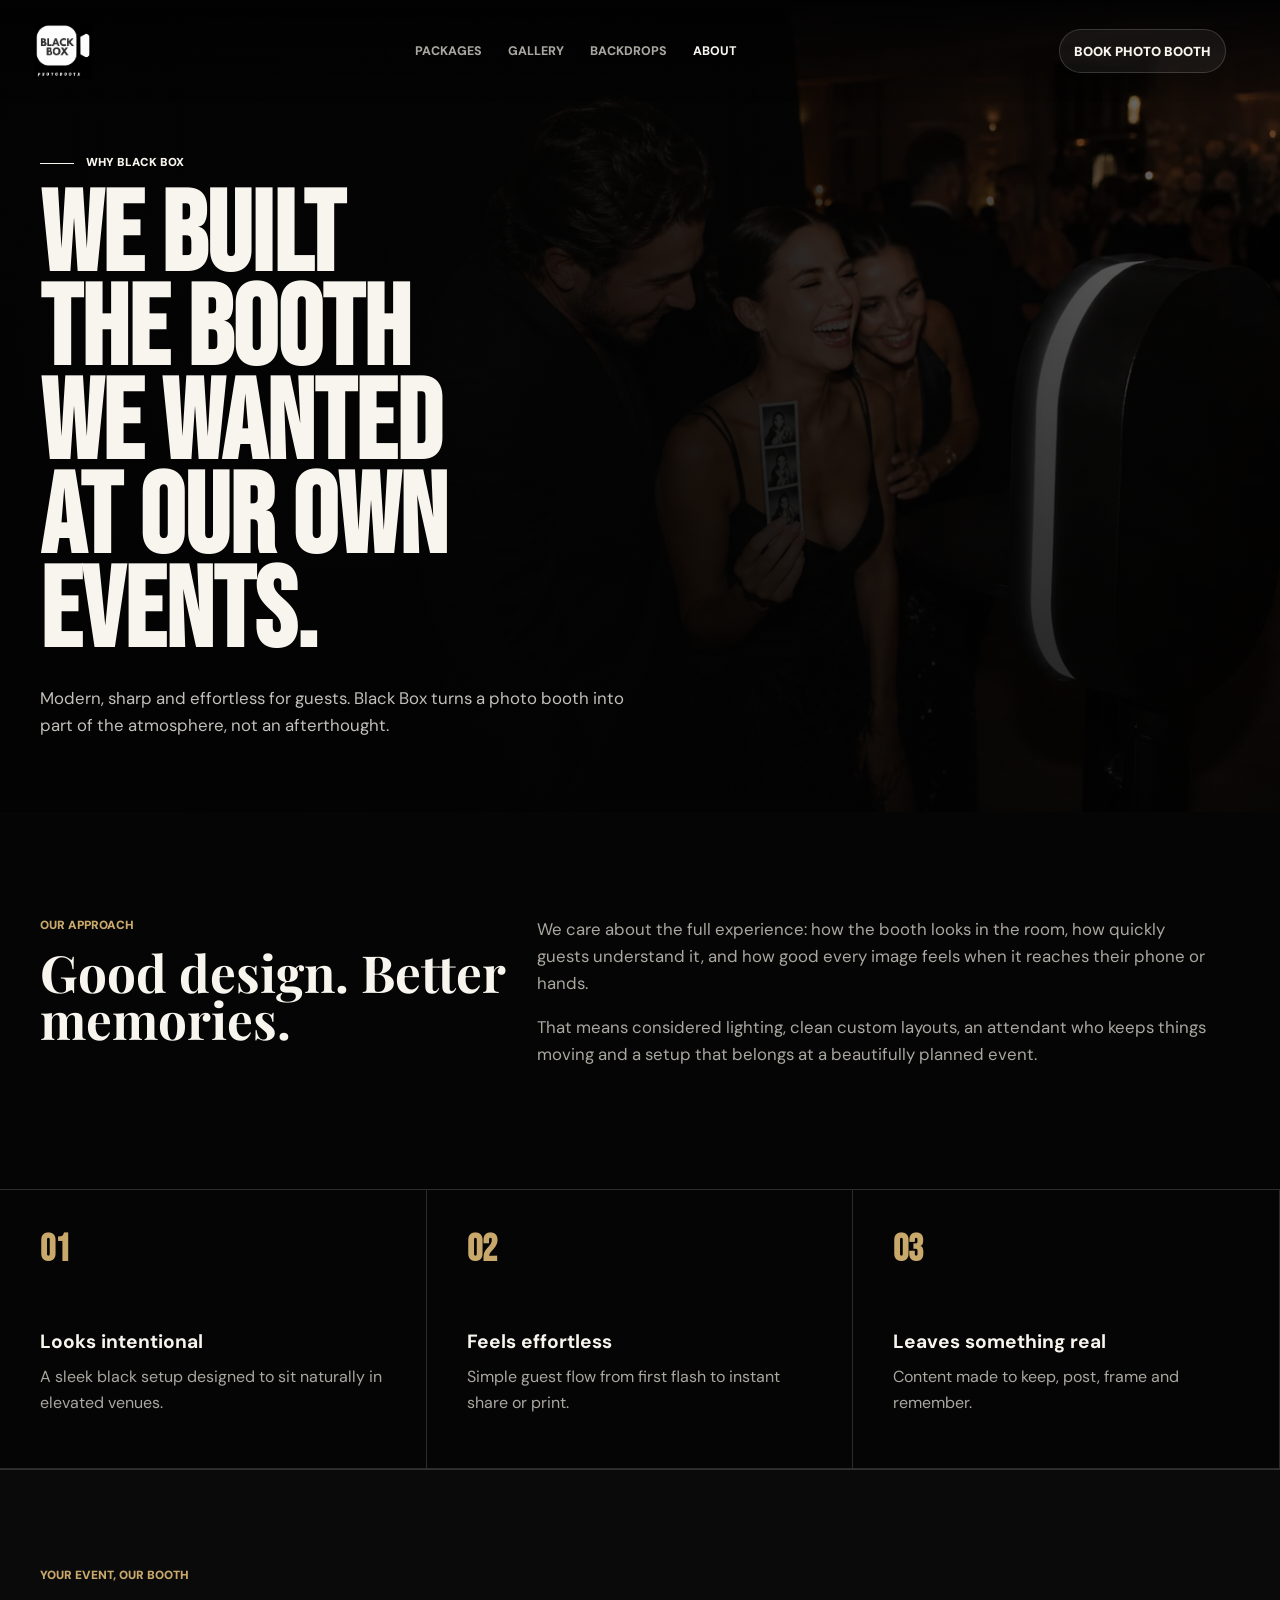
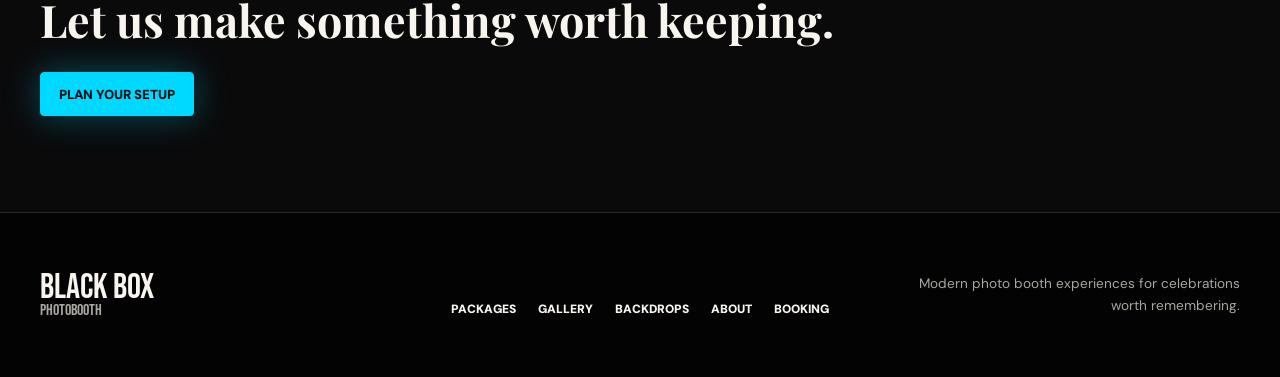
==== about.html @ ad258e41 "Build multi-page Black Box photobooth site" ====
<!doctype html>
<html lang="en">
  <head>
    <meta charset="utf-8" />
    <meta name="viewport" content="width=device-width, initial-scale=1" />
    <meta name="description" content="Meet Black Box Photobooth and discover our approach to modern event photography." />
    <title>About | Black Box Photobooth</title>
    <link rel="preconnect" href="https://fonts.googleapis.com" />
    <link rel="preconnect" href="https://fonts.gstatic.com" crossorigin />
    <link href="https://fonts.googleapis.com/css2?family=Bebas+Neue&family=DM+Sans:wght@400;500;700;900&family=Playfair+Display:wght@700;800&display=swap" rel="stylesheet" />
    <link rel="stylesheet" href="./styles.css" />
  </head>
  <body class="inner-page page-about">
    <header class="site-header">
      <a class="brand" href="./index.html" aria-label="Black Box Photobooth home">
        <img src="./assets/blackbox-logo.webp" alt="Black Box Photobooth" width="546" height="558" />
      </a>
      <nav class="nav" aria-label="Primary navigation">
        <a href="./packages.html">Packages</a>
        <a href="./gallery.html">Gallery</a>
        <a href="./backdrops.html">Backdrops</a>
        <a href="./about.html" aria-current="page">About</a>
      </nav>
      <a class="nav-cta" href="./booking.html">Book photo booth</a>
      <details class="mobile-menu">
        <summary aria-label="Open navigation"><span></span><span></span><span></span></summary>
        <nav class="mobile-menu-panel" aria-label="Mobile navigation">
            <a href="./packages.html">Packages</a>
            <a href="./gallery.html">Gallery</a>
            <a href="./backdrops.html">Backdrops</a>
            <a href="./about.html" aria-current="page">About</a>
            <a href="./booking.html">Book now</a>
        </nav>
      </details>
    </header>
    <main>
      <section class="page-masthead">
        <div class="page-masthead-media" aria-hidden="true"><img src="./assets/hero-event.webp" alt="" width="1792" height="896" /></div>
        <div class="page-masthead-copy">
          <p class="hero-kicker">Why Black Box</p>
          <h1>We built the booth we wanted at our own events.</h1>
          <p>Modern, sharp and effortless for guests. Black Box turns a photo booth into part of the atmosphere, not an afterthought.</p>
        </div>
      </section>
      <section class="content-band story-grid">
        <div><p class="micro">Our approach</p><h2>Good design. Better memories.</h2></div>
        <div class="story-copy"><p>We care about the full experience: how the booth looks in the room, how quickly guests understand it, and how good every image feels when it reaches their phone or hands.</p><p>That means considered lighting, clean custom layouts, an attendant who keeps things moving and a setup that belongs at a beautifully planned event.</p></div>
      </section>
      <section class="values-strip"><article><strong>01</strong><h3>Looks intentional</h3><p>A sleek black setup designed to sit naturally in elevated venues.</p></article><article><strong>02</strong><h3>Feels effortless</h3><p>Simple guest flow from first flash to instant share or print.</p></article><article><strong>03</strong><h3>Leaves something real</h3><p>Content made to keep, post, frame and remember.</p></article></section>
      <section class="page-cta"><p class="micro">Your event, our booth</p><h2>Let us make something worth keeping.</h2><a class="button primary" href="./booking.html">Plan your setup</a></section>
    </main>
    <footer class="site-footer">
      <a class="footer-brand" href="./index.html">Black Box <span>Photobooth</span></a>
      <nav aria-label="Footer navigation">
        <a href="./packages.html">Packages</a>
        <a href="./gallery.html">Gallery</a>
        <a href="./backdrops.html">Backdrops</a>
        <a href="./about.html">About</a>
        <a href="./booking.html">Booking</a>
      </nav>
      <p>Modern photo booth experiences for celebrations worth remembering.</p>
    </footer>
  </body>
</html>
---- styles.css ----
:root {
  --black: #020203;
  --ink: #07080a;
  --panel: #101114;
  --panel-2: #16171b;
  --white: #f8f5ee;
  --muted: #aaa7a0;
  --line: rgba(248, 245, 238, 0.16);
  --cyan: #00d9ff;
  --gold: #c8a86b;
  --red: #d03f31;
}

* {
  box-sizing: border-box;
}

html {
  scroll-behavior: smooth;
}

body {
  margin: 0;
  min-width: 320px;
  background: var(--black);
  color: var(--white);
  font-family: "DM Sans", Arial, sans-serif;
}

a {
  color: inherit;
  text-decoration: none;
}

.site-header {
  position: fixed;
  inset: 0 0 auto;
  z-index: 20;
  display: grid;
  grid-template-columns: auto 1fr auto;
  align-items: center;
  gap: 20px;
  padding: 16px 18px;
  background: linear-gradient(180deg, rgba(2, 2, 3, 0.95), rgba(2, 2, 3, 0));
}

.brand {
  display: grid;
  gap: 0;
  font-family: "Bebas Neue", Impact, sans-serif;
  font-size: 1.25rem;
  line-height: 0.82;
}

.nav {
  display: none;
  justify-content: center;
  gap: 26px;
  color: var(--muted);
  font-size: 0.78rem;
  font-weight: 800;
  text-transform: uppercase;
}

.nav a:hover,
.nav a:focus-visible {
  color: var(--white);
}

.nav-cta,
.button {
  display: inline-flex;
  align-items: center;
  justify-content: center;
  min-height: 44px;
  border-radius: 999px;
  font-size: 0.82rem;
  font-weight: 900;
  text-transform: uppercase;
}

.nav-cta {
  padding: 0 14px;
  border: 1px solid var(--line);
  background: rgba(255, 255, 255, 0.06);
}

.hero {
  position: relative;
  min-height: 100svh;
  display: grid;
  align-items: end;
  overflow: hidden;
  padding: 104px 18px 32px;
  isolation: isolate;
}

.hero::before {
  content: "";
  position: absolute;
  inset: 0;
  z-index: -4;
  background:
    linear-gradient(180deg, rgba(2, 2, 3, 0.12), var(--black) 92%),
    radial-gradient(circle at 72% 23%, rgba(0, 217, 255, 0.3), transparent 18%),
    radial-gradient(circle at 28% 70%, rgba(208, 63, 49, 0.16), transparent 20%),
    linear-gradient(115deg, rgba(255, 255, 255, 0.12), transparent 28%),
    var(--black);
}

.space-field {
  position: absolute;
  inset: 0;
  z-index: -3;
  background-image:
    radial-gradient(circle, rgba(255, 255, 255, 0.78) 0 1px, transparent 1.5px),
    radial-gradient(circle, rgba(0, 217, 255, 0.42) 0 1px, transparent 1.5px);
  background-position: 0 0, 34px 53px;
  background-size: 86px 86px, 127px 127px;
  opacity: 0.5;
  mask-image: linear-gradient(180deg, #000 0 58%, transparent 95%);
}

.hero-product {
  position: absolute;
  inset: 76px 0 auto;
  z-index: -1;
  height: 54svh;
  min-height: 410px;
  display: grid;
  place-items: center;
  pointer-events: none;
}

.booth {
  position: relative;
  width: min(52vw, 250px);
  aspect-ratio: 0.54;
  display: grid;
  place-content: center;
  border: 1px solid rgba(255, 255, 255, 0.32);
  background:
    linear-gradient(135deg, rgba(255, 255, 255, 0.18), transparent 22%),
    linear-gradient(180deg, #2a2b31, #050506 62%);
  box-shadow:
    0 0 0 1px #000,
    0 32px 90px rgba(0, 0, 0, 0.92),
    0 0 80px rgba(0, 217, 255, 0.22);
  transform: perspective(760px) rotateY(-14deg) rotateX(2deg);
}

.booth::after {
  content: "";
  position: absolute;
  inset: auto 18px 0;
  height: 4px;
  background: var(--cyan);
  box-shadow: 0 0 26px var(--cyan);
}

.booth-light {
  position: absolute;
  top: 14%;
  right: 16%;
  width: 38px;
  aspect-ratio: 1;
  border-radius: 50%;
  background: radial-gradient(circle, #fff 0 14%, rgba(255, 255, 255, 0.55) 15% 34%, transparent 58%);
  box-shadow: 0 0 50px rgba(255, 255, 255, 0.9);
}

.booth span {
  font-family: "Bebas Neue", Impact, sans-serif;
  font-size: clamp(2.6rem, 13vw, 5.7rem);
  line-height: 0.8;
}

.orbit {
  position: absolute;
  border: 1px solid rgba(248, 245, 238, 0.16);
  border-radius: 50%;
  transform: rotate(-18deg);
}

.orbit-one {
  width: 330px;
  height: 110px;
}

.orbit-two {
  width: 440px;
  height: 150px;
  border-color: rgba(0, 217, 255, 0.18);
  transform: rotate(18deg);
}

.hero-copy {
  position: relative;
  z-index: 2;
}

.micro,
.section-kicker {
  margin: 0 0 14px;
  color: var(--gold);
  font-size: 0.74rem;
  font-weight: 900;
  text-transform: uppercase;
}

h1,
h2,
h3,
p {
  margin-top: 0;
}

h1 {
  max-width: 9.5ch;
  margin-bottom: 20px;
  font-family: "Bebas Neue", Impact, sans-serif;
  font-size: clamp(4.5rem, 22vw, 12rem);
  line-height: 0.78;
  letter-spacing: 0;
  text-transform: uppercase;
}

h1 span {
  display: block;
  color: transparent;
  -webkit-text-stroke: 1px rgba(248, 245, 238, 0.86);
}

h2 {
  margin-bottom: 18px;
  font-family: "Playfair Display", Georgia, serif;
  font-size: clamp(2.45rem, 10vw, 5.8rem);
  line-height: 0.92;
  letter-spacing: 0;
}

h3 {
  margin-bottom: 10px;
  font-size: 1.02rem;
}

p {
  color: var(--muted);
  line-height: 1.62;
}

.intro {
  max-width: 33rem;
  font-size: 1rem;
}

.hero-actions {
  display: flex;
  flex-wrap: wrap;
  gap: 10px;
  margin-top: 24px;
}

.button {
  padding: 0 18px;
  border: 1px solid var(--line);
}

.button.primary {
  color: #001217;
  background: var(--cyan);
  border-color: var(--cyan);
  box-shadow: 0 0 34px rgba(0, 217, 255, 0.34);
}

.button.secondary {
  background: rgba(255, 255, 255, 0.06);
}

.scroll-cue {
  position: absolute;
  right: 18px;
  bottom: 30px;
  z-index: 3;
  display: none;
  align-items: center;
  gap: 10px;
  color: var(--muted);
  font-size: 0.74rem;
  font-weight: 900;
  text-transform: uppercase;
  writing-mode: vertical-rl;
}

.scroll-cue span {
  width: 1px;
  height: 52px;
  background: linear-gradient(var(--cyan), transparent);
}

.ticker {
  display: flex;
  gap: 18px;
  overflow: hidden;
  padding: 16px 18px;
  border-block: 1px solid var(--line);
  background: #08090b;
  white-space: nowrap;
}

.ticker span {
  font-family: "Bebas Neue", Impact, sans-serif;
  font-size: clamp(1.8rem, 9vw, 4rem);
  line-height: 1;
}

.split-section,
.features,
.specs,
.booking {
  padding: 76px 18px;
}

.split-section {
  display: grid;
  gap: 24px;
  border-bottom: 1px solid var(--line);
}

.split-section p {
  max-width: 52rem;
}

.proof-list {
  display: grid;
  gap: 12px;
  margin: 28px 0 0;
  padding: 0;
  list-style: none;
}

.proof-list li {
  padding: 16px 0;
  border-top: 1px solid var(--line);
  color: var(--white);
  font-weight: 800;
}

.statement {
  padding: 70px 18px;
  background:
    linear-gradient(rgba(2, 2, 3, 0.4), rgba(2, 2, 3, 0.92)),
    repeating-linear-gradient(90deg, rgba(255, 255, 255, 0.05) 0 1px, transparent 1px 52px),
    #101114;
}

.statement p {
  max-width: 900px;
  margin: 0;
  color: var(--white);
  font-family: "Playfair Display", Georgia, serif;
  font-size: clamp(2rem, 8vw, 5.2rem);
  line-height: 1;
}

.section-heading {
  max-width: 820px;
}

.feature-grid {
  display: grid;
  gap: 12px;
  margin-top: 34px;
}

.feature-grid article {
  min-height: 220px;
  display: flex;
  flex-direction: column;
  justify-content: space-between;
  padding: 20px;
  border: 1px solid var(--line);
  border-radius: 8px;
  background:
    radial-gradient(circle at 88% 14%, rgba(0, 217, 255, 0.14), transparent 26%),
    linear-gradient(180deg, var(--panel), rgba(255, 255, 255, 0.03));
}

.feature-grid span {
  color: var(--cyan);
  font-family: "Bebas Neue", Impact, sans-serif;
  font-size: 2rem;
}

.feature-grid p {
  margin-bottom: 0;
}

.specs {
  display: grid;
  gap: 28px;
  border-block: 1px solid var(--line);
  background:
    radial-gradient(circle at 10% 30%, rgba(208, 63, 49, 0.16), transparent 26%),
    #08090b;
}

.spec-list {
  display: grid;
  border-top: 1px solid var(--line);
}

.spec-list div {
  display: grid;
  gap: 8px;
  padding: 18px 0;
  border-bottom: 1px solid var(--line);
}

.spec-list span {
  color: var(--muted);
  font-size: 0.78rem;
  font-weight: 900;
  text-transform: uppercase;
}

.spec-list strong {
  font-size: 1.05rem;
}

.gallery {
  display: grid;
  grid-template-columns: 1fr 1fr;
  grid-auto-rows: 190px;
  gap: 8px;
  padding: 18px;
}

.gallery-card {
  position: relative;
  display: flex;
  align-items: end;
  overflow: hidden;
  padding: 14px;
  border: 1px solid var(--line);
  border-radius: 8px;
  background:
    linear-gradient(180deg, transparent 22%, rgba(0, 0, 0, 0.82)),
    radial-gradient(circle at 62% 18%, rgba(255, 255, 255, 0.88), transparent 5%),
    linear-gradient(135deg, #2d2e34, #060607 65%);
}

.gallery-card::before {
  content: "";
  position: absolute;
  inset: 0;
  background:
    repeating-linear-gradient(135deg, rgba(255, 255, 255, 0.07) 0 1px, transparent 1px 17px),
    radial-gradient(circle at 28% 70%, rgba(0, 217, 255, 0.2), transparent 24%);
  opacity: 0.72;
}

.gallery-card span {
  position: relative;
  font-weight: 900;
}

.gallery-card.tall {
  grid-row: span 2;
}

.gallery-card.wide {
  grid-column: span 2;
}

.booking {
  margin: 18px;
  border: 1px solid var(--line);
  border-radius: 10px;
  background:
    radial-gradient(circle at 82% 20%, rgba(0, 217, 255, 0.24), transparent 24%),
    linear-gradient(135deg, var(--panel-2), #040405);
}

.booking p {
  max-width: 620px;
}

.booking .button {
  margin-top: 12px;
}

@media (min-width: 760px) {
  .site-header {
    padding: 22px 34px;
  }

  .nav {
    display: flex;
  }

  .hero {
    padding: 118px 40px 44px;
  }

  .hero-product {
    inset: 72px 0 auto 46%;
    height: 74svh;
  }

  .hero-copy {
    max-width: 760px;
  }

  .scroll-cue {
    display: inline-flex;
  }

  .ticker {
    padding-inline: 40px;
  }

  .split-section,
  .features,
  .specs,
  .booking {
    padding: 104px 40px;
  }

  .split-section,
  .specs {
    grid-template-columns: 0.45fr 1fr;
  }

  .statement {
    padding: 112px 40px;
  }

  .feature-grid {
    grid-template-columns: repeat(4, 1fr);
  }

  .gallery {
    grid-template-columns: 1.25fr 1fr 1fr 1.45fr;
    grid-auto-rows: 250px;
    padding: 40px;
  }

  .gallery-card.wide {
    grid-column: span 2;
  }

  .booking {
    margin: 40px;
  }
}


/* Rebuilt Black Box hero */
.brand {
  width: 58px;
  height: 58px;
  display: grid;
  place-items: center;
}

.brand img {
  width: 100%;
  height: 100%;
  display: block;
  object-fit: contain;
}

.hero {
  min-height: 92svh;
  align-items: center;
  padding: 112px 18px 56px;
  background: #070707;
}

.hero::before {
  z-index: -1;
  background:
    linear-gradient(90deg, rgba(3, 3, 3, 0.96) 0%, rgba(3, 3, 3, 0.8) 52%, rgba(3, 3, 3, 0.24) 100%),
    linear-gradient(180deg, rgba(3, 3, 3, 0.48) 0%, transparent 28%, rgba(3, 3, 3, 0.72) 100%);
  pointer-events: none;
}

.hero::after {
  content: "";
  position: absolute;
  inset: auto 18px 28px;
  height: 1px;
  z-index: 2;
  background: rgba(248, 245, 238, 0.26);
  pointer-events: none;
}

.hero-media {
  position: absolute;
  inset: 0;
  z-index: -2;
}

.hero-media img {
  width: 100%;
  height: 100%;
  display: block;
  object-fit: cover;
  object-position: 64% center;
}

.hero-copy {
  z-index: 1;
  width: min(100%, 760px);
  padding-bottom: 42px;
}

.hero-kicker {
  display: inline-flex;
  align-items: center;
  gap: 12px;
  margin: 0 0 18px;
  color: var(--white);
  font-size: 0.72rem;
  font-weight: 900;
  text-transform: uppercase;
}

.hero-kicker::before {
  content: "";
  width: 34px;
  height: 1px;
  background: currentColor;
}

.hero h1 {
  max-width: 7.4ch;
  margin-bottom: 24px;
  font-size: 4.6rem;
  line-height: 0.82;
}

.hero h1 span {
  color: var(--white);
  -webkit-text-stroke: 0;
}

.hero .intro {
  max-width: 28rem;
  margin-bottom: 0;
  color: rgba(248, 245, 238, 0.78);
  font-size: 1.02rem;
}

.hero .button {
  min-width: 154px;
  border-radius: 4px;
}

.hero .button.primary {
  color: var(--black);
  background: var(--white);
  border-color: var(--white);
  box-shadow: none;
}

.hero .button.secondary {
  background: rgba(3, 3, 3, 0.3);
  backdrop-filter: blur(8px);
}

.hero-proof {
  display: flex;
  flex-wrap: wrap;
  gap: 8px 20px;
  margin: 28px 0 0;
  padding: 20px 0 0;
  border-top: 1px solid rgba(248, 245, 238, 0.24);
  list-style: none;
}

.hero-proof li {
  position: relative;
  color: rgba(248, 245, 238, 0.72);
  font-size: 0.72rem;
  font-weight: 800;
  text-transform: uppercase;
}

.hero-proof li:not(:last-child)::after {
  content: "/";
  position: absolute;
  right: -13px;
  color: rgba(248, 245, 238, 0.34);
}

.hero .scroll-cue {
  bottom: 42px;
}

.hero .scroll-cue span {
  height: 44px;
  background: linear-gradient(var(--white), transparent);
}

@media (min-width: 760px) {
  .hero {
    min-height: 92svh;
    padding: 124px 40px 64px;
  }

  .hero::after {
    inset-inline: 40px;
  }

  .hero-copy {
    width: min(58%, 760px);
    padding-bottom: 0;
  }

  .hero-media img {
    object-position: center;
  }

  .hero h1 {
    font-size: 7rem;
  }
}

@media (min-width: 1180px) {
  .hero {
    padding-inline: 64px;
  }

  .hero::after {
    inset-inline: 64px;
  }

  .hero h1 {
    font-size: 8.75rem;
  }

  .hero .scroll-cue {
    right: 64px;
  }
}


/* Short-screen hero fit */
@media (min-width: 760px) and (max-height: 800px) {
  .hero {
    padding-top: 100px;
    padding-bottom: 44px;
  }

  .hero h1 {
    font-size: 5.75rem;
  }

  .hero-actions {
    margin-top: 18px;
  }

  .hero-proof {
    margin-top: 16px;
    padding-top: 16px;
  }
}


/* Multi-page Black Box site */
.site-header {
  grid-template-columns: auto 1fr auto auto;
}

.nav a[aria-current="page"],
.mobile-menu-panel a[aria-current="page"] {
  color: var(--white);
}

.mobile-menu {
  position: relative;
}

.mobile-menu summary {
  width: 44px;
  height: 44px;
  display: grid;
  place-content: center;
  gap: 5px;
  border: 1px solid var(--line);
  border-radius: 50%;
  cursor: pointer;
  list-style: none;
  background: rgba(0, 0, 0, 0.5);
}

.mobile-menu summary::-webkit-details-marker { display: none; }
.mobile-menu summary span { width: 16px; height: 1px; display: block; background: var(--white); }
.mobile-menu[open] summary span:nth-child(1) { transform: translateY(6px) rotate(45deg); }
.mobile-menu[open] summary span:nth-child(2) { opacity: 0; }
.mobile-menu[open] summary span:nth-child(3) { transform: translateY(-6px) rotate(-45deg); }

.mobile-menu-panel {
  position: fixed;
  inset: 84px 18px auto;
  display: grid;
  padding: 12px;
  border: 1px solid var(--line);
  background: rgba(5, 5, 5, 0.98);
  box-shadow: 0 24px 80px rgba(0,0,0,.6);
}

.mobile-menu-panel a {
  padding: 15px 12px;
  border-bottom: 1px solid var(--line);
  font-size: .8rem;
  font-weight: 900;
  text-transform: uppercase;
}

.mobile-menu-panel a:last-child { border-bottom: 0; }

.inner-page { background: #050505; }

.page-masthead {
  position: relative;
  min-height: 72svh;
  display: grid;
  align-items: end;
  overflow: hidden;
  padding: 130px 18px 58px;
  isolation: isolate;
}

.page-masthead::before {
  content: "";
  position: absolute;
  inset: 0;
  z-index: -1;
  background: linear-gradient(90deg, rgba(3,3,3,.96), rgba(3,3,3,.76) 56%, rgba(3,3,3,.24)), linear-gradient(180deg, rgba(0,0,0,.3), rgba(0,0,0,.8));
}

.page-masthead-media { position: absolute; inset: 0; z-index: -2; }
.page-masthead-media img { width: 100%; height: 100%; display: block; object-fit: cover; object-position: center; }
.page-masthead-copy { max-width: 900px; }
.page-masthead h1 { max-width: 10ch; margin-bottom: 24px; font-size: 4.5rem; line-height: .84; }
.page-masthead-copy > p:last-child { max-width: 620px; margin-bottom: 0; color: rgba(248,245,238,.78); font-size: 1.05rem; }

.content-band { padding: 76px 18px; }
.compact-heading { max-width: 760px; }
.compact-heading h2 { font-size: 2.75rem; }

.package-grid { display: grid; gap: 12px; margin-top: 36px; }
.package-card { min-height: 520px; display: flex; flex-direction: column; padding: 24px; border: 1px solid var(--line); background: #0d0e10; }
.package-card.featured { background: var(--white); color: var(--black); }
.package-card.featured p, .package-card.featured li { color: #4b4a47; }
.package-card.featured .package-label { color: #111; }
.package-card h2 { margin-bottom: 14px; font-family: "Bebas Neue", Impact, sans-serif; font-size: 3.2rem; }
.package-label { color: var(--gold); font-size: .72rem; font-weight: 900; text-transform: uppercase; }
.package-card ul { display: grid; gap: 0; margin: 20px 0 28px; padding: 0; list-style: none; }
.package-card li { padding: 13px 0; border-top: 1px solid currentColor; color: var(--muted); font-size: .9rem; }
.package-card .button { margin-top: auto; border-radius: 4px; }
.package-card.featured .button.primary { background: var(--black); color: var(--white); border-color: var(--black); }

.gallery-page-grid { display: grid; grid-auto-rows: 260px; gap: 8px; }
.gallery-tile { position: relative; min-width: 0; margin: 0; overflow: hidden; background: #111; }
.gallery-tile img { width: 100%; height: 100%; display: block; object-fit: cover; transition: transform .45s ease; }
.gallery-tile:hover img { transform: scale(1.025); }
.gallery-tile figcaption { position: absolute; inset: auto 14px 14px; font-size: .75rem; font-weight: 900; text-transform: uppercase; }
.gallery-tile::after { content: ""; position: absolute; inset: 0; background: linear-gradient(180deg, transparent 55%, rgba(0,0,0,.72)); pointer-events: none; }
.gallery-tile figcaption { z-index: 1; }
.crop-booth img { object-position: 92% center; }
.crop-print img { object-position: 57% 65%; }
.crop-party img { object-position: 75% center; }
.gallery-quote { display: grid; place-items: center; padding: 26px; border: 1px solid var(--line); background: #0c0d0f; }
.gallery-quote p { margin: 0; color: var(--white); font-family: "Playfair Display", Georgia, serif; font-size: 2rem; line-height: 1.08; }

.backdrop-grid { display: grid; grid-template-columns: repeat(2, minmax(0,1fr)); gap: 12px; margin-top: 36px; }
.backdrop-card { min-width: 0; }
.backdrop-card h3 { margin: 14px 0 6px; }
.backdrop-card p { margin: 0; font-size: .85rem; }
.backdrop-swatch { aspect-ratio: 4 / 5; border: 1px solid var(--line); }
.clean-white { background: #efefec; }
.midnight-black { background: radial-gradient(circle at 35% 30%, #2a2a2a, #030303 70%); }
.champagne { background: repeating-linear-gradient(115deg, #9b8055 0 2px, #ddc99f 2px 5px, #6f5939 5px 7px); }
.silver { background: repeating-linear-gradient(95deg, #42454a 0 3px, #d9dcdf 3px 5px, #777b80 5px 8px); }
.red-carpet { background: linear-gradient(135deg, #4b0208, #a30e1a 48%, #2b0004); }
.custom { display: grid; place-items: center; background: repeating-linear-gradient(135deg, #111 0 18px, #f4f0e8 18px 36px); }
.custom span { padding: 12px 16px; background: #050505; color: #fff; font-weight: 900; }

.story-grid { display: grid; gap: 28px; border-bottom: 1px solid var(--line); }
.story-grid h2 { font-size: 3.2rem; }
.story-copy p { max-width: 680px; font-size: 1.05rem; }
.values-strip { display: grid; }
.values-strip article { min-height: 260px; padding: 28px 18px; border-bottom: 1px solid var(--line); }
.values-strip strong { color: var(--gold); font-family: "Bebas Neue", Impact, sans-serif; font-size: 2.4rem; }
.values-strip h3 { margin-top: 56px; font-size: 1.2rem; }

.booking-layout { display: grid; gap: 38px; }
.booking-intro h2 { font-size: 3.2rem; }
.booking-contact { display: grid; gap: 6px; margin-top: 30px; }
.booking-contact span { color: var(--muted); font-size: .72rem; font-weight: 900; text-transform: uppercase; }
.booking-contact a { font-weight: 900; }
.booking-form { display: grid; gap: 18px; padding: 22px; border: 1px solid var(--line); background: #0c0d0f; }
.booking-form label { display: grid; gap: 8px; color: var(--white); font-size: .78rem; font-weight: 900; text-transform: uppercase; }
.booking-form input, .booking-form select, .booking-form textarea { width: 100%; min-height: 48px; padding: 12px 13px; border: 1px solid var(--line); border-radius: 0; outline: 0; background: #050505; color: var(--white); font: inherit; text-transform: none; }
.booking-form textarea { resize: vertical; }
.booking-form input:focus, .booking-form select:focus, .booking-form textarea:focus { border-color: var(--white); }
.booking-form .button { width: 100%; border-radius: 4px; }
.form-row { display: grid; gap: 18px; }

.page-cta { padding: 76px 18px; border-top: 1px solid var(--line); background: #0a0a0b; }
.page-cta h2 { max-width: 900px; font-size: 2.8rem; }
.page-cta .button { margin-top: 14px; border-radius: 4px; }

.site-footer { display: grid; gap: 28px; padding: 50px 18px; border-top: 1px solid var(--line); background: #030303; }
.footer-brand { font-family: "Bebas Neue", Impact, sans-serif; font-size: 2.2rem; line-height: .86; text-transform: uppercase; }
.footer-brand span { display: block; color: var(--muted); font-size: 1rem; }
.site-footer nav { display: flex; flex-wrap: wrap; gap: 14px 22px; font-size: .75rem; font-weight: 900; text-transform: uppercase; }
.site-footer p { max-width: 360px; margin: 0; font-size: .85rem; }

@media (min-width: 760px) {
  .mobile-menu { display: none; }
  .page-masthead { min-height: 74svh; padding: 148px 40px 72px; }
  .page-masthead h1 { font-size: 7rem; }
  .content-band { padding: 104px 40px; }
  .package-grid { grid-template-columns: repeat(3, minmax(0,1fr)); }
  .gallery-page-grid { grid-template-columns: repeat(12, minmax(0,1fr)); grid-auto-rows: 270px; }
  .gallery-tile-large { grid-column: span 7; grid-row: span 2; }
  .crop-booth { grid-column: span 5; }
  .crop-print { grid-column: span 5; }
  .crop-party { grid-column: span 7; }
  .gallery-quote { grid-column: span 5; }
  .backdrop-grid { grid-template-columns: repeat(3, minmax(0,1fr)); }
  .story-grid { grid-template-columns: .8fr 1.2fr; }
  .values-strip { grid-template-columns: repeat(3, 1fr); }
  .values-strip article { padding: 36px 40px; border-right: 1px solid var(--line); }
  .booking-layout { grid-template-columns: .75fr 1.25fr; align-items: start; }
  .booking-form { padding: 32px; }
  .form-row { grid-template-columns: 1fr 1fr; }
  .page-cta { padding: 96px 40px; }
  .site-footer { grid-template-columns: 1fr auto 1fr; align-items: end; padding: 60px 40px; }
  .site-footer p { justify-self: end; text-align: right; }
}

@media (max-width: 759px) {
  .site-header { gap: 10px; padding-inline: 14px; }
  .site-header .nav-cta { padding-inline: 12px; font-size: .68rem; }
  .brand { width: 52px; height: 52px; }
  .page-masthead h1 { overflow-wrap: anywhere; }
}
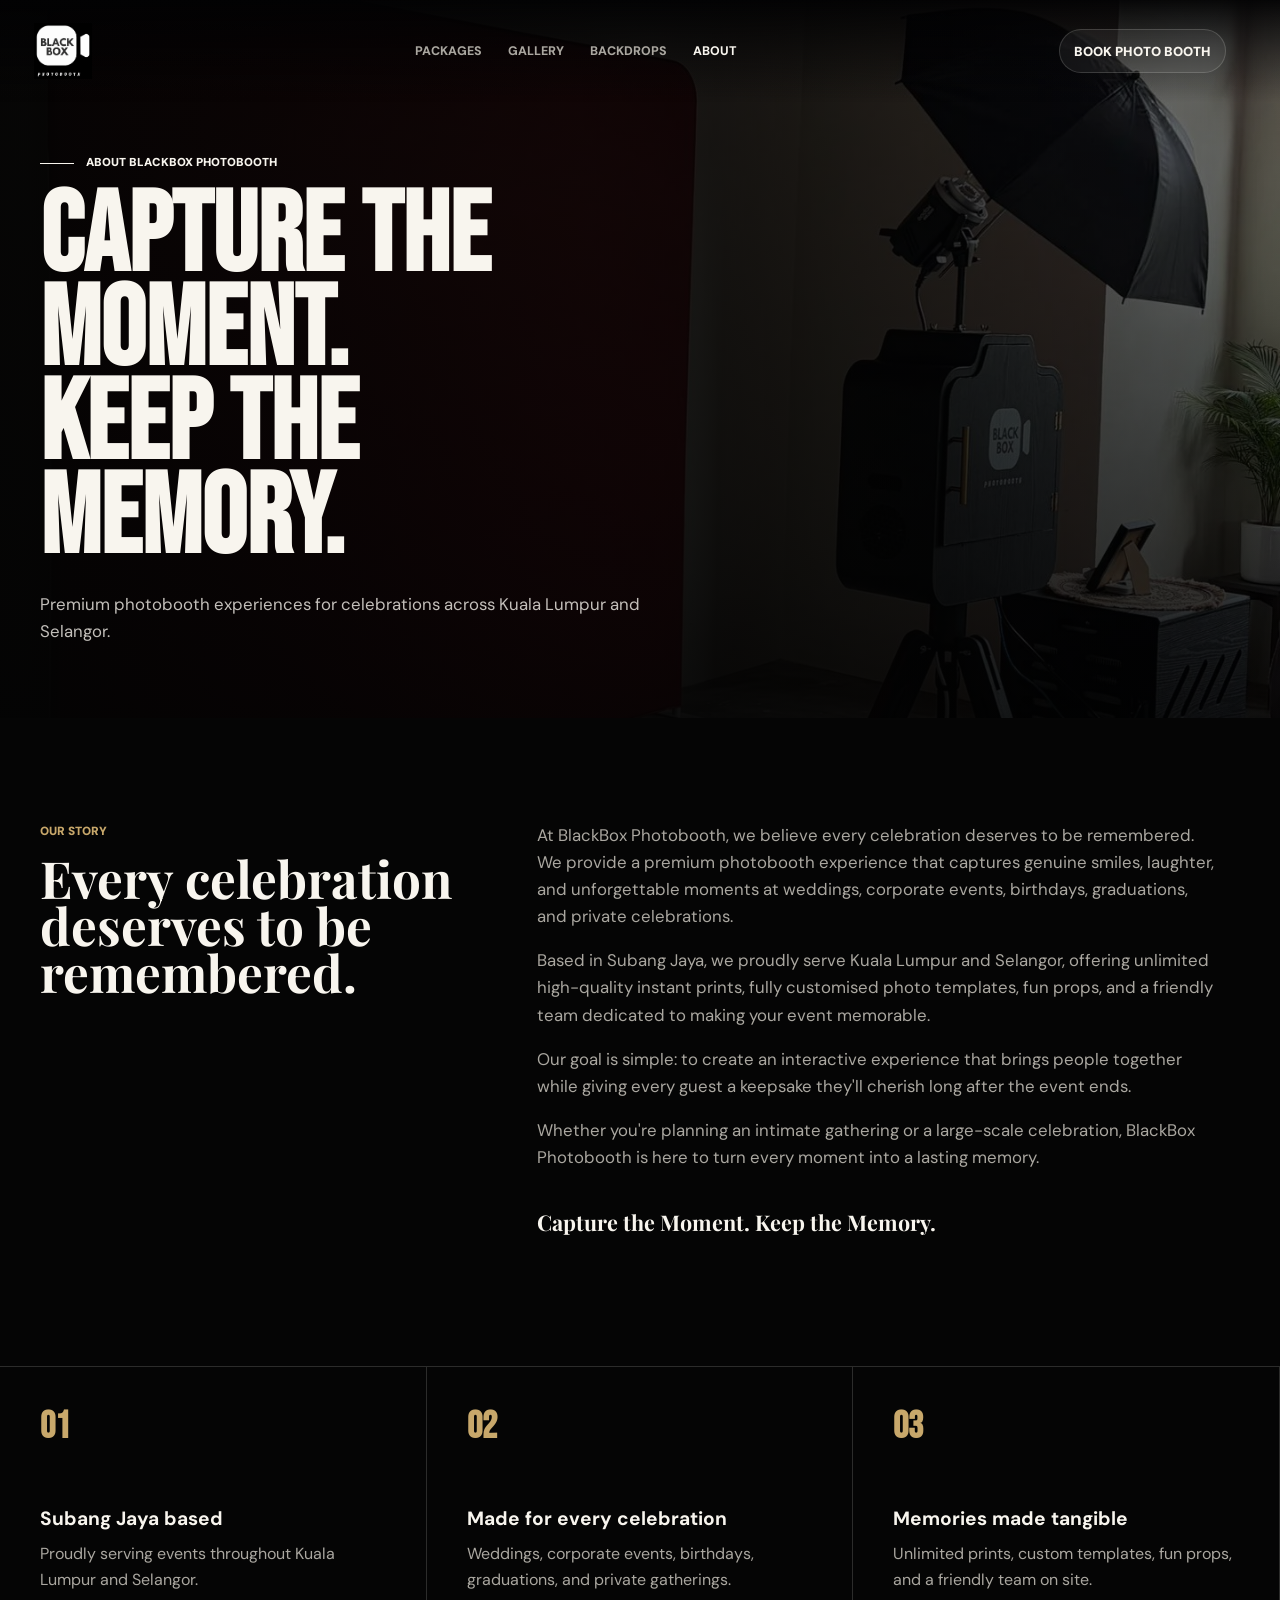
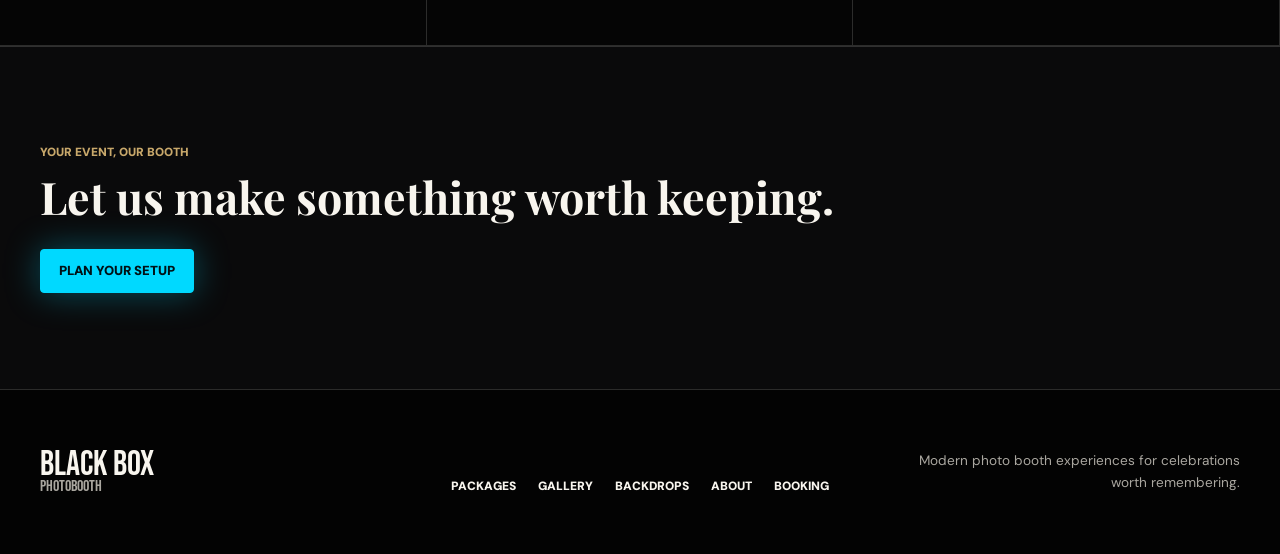
==== commit 40c78c7a: "Fix mobile video and add business details" ====
--- a/about.html
+++ b/about.html
@@ -35,18 +35,28 @@
     </header>
     <main>
       <section class="page-masthead">
-        <div class="page-masthead-media" aria-hidden="true"><img src="./assets/hero-event.webp" alt="" width="1792" height="896" /></div>
+        <div class="page-masthead-media" aria-hidden="true"><img src="./assets/about-booth.webp" alt="" /></div>
         <div class="page-masthead-copy">
-          <p class="hero-kicker">Why Black Box</p>
-          <h1>We built the booth we wanted at our own events.</h1>
-          <p>Modern, sharp and effortless for guests. Black Box turns a photo booth into part of the atmosphere, not an afterthought.</p>
+          <p class="hero-kicker">About BlackBox Photobooth</p>
+          <h1>Capture the Moment. Keep the Memory.</h1>
+          <p>Premium photobooth experiences for celebrations across Kuala Lumpur and Selangor.</p>
         </div>
       </section>
       <section class="content-band story-grid">
-        <div><p class="micro">Our approach</p><h2>Good design. Better memories.</h2></div>
-        <div class="story-copy"><p>We care about the full experience: how the booth looks in the room, how quickly guests understand it, and how good every image feels when it reaches their phone or hands.</p><p>That means considered lighting, clean custom layouts, an attendant who keeps things moving and a setup that belongs at a beautifully planned event.</p></div>
+        <div><p class="micro">Our story</p><h2>Every celebration deserves to be remembered.</h2></div>
+        <div class="story-copy">
+          <p>At BlackBox Photobooth, we believe every celebration deserves to be remembered. We provide a premium photobooth experience that captures genuine smiles, laughter, and unforgettable moments at weddings, corporate events, birthdays, graduations, and private celebrations.</p>
+          <p>Based in Subang Jaya, we proudly serve Kuala Lumpur and Selangor, offering unlimited high-quality instant prints, fully customised photo templates, fun props, and a friendly team dedicated to making your event memorable.</p>
+          <p>Our goal is simple: to create an interactive experience that brings people together while giving every guest a keepsake they'll cherish long after the event ends.</p>
+          <p>Whether you're planning an intimate gathering or a large-scale celebration, BlackBox Photobooth is here to turn every moment into a lasting memory.</p>
+          <p class="story-signoff">Capture the Moment. Keep the Memory.</p>
+        </div>
       </section>
-      <section class="values-strip"><article><strong>01</strong><h3>Looks intentional</h3><p>A sleek black setup designed to sit naturally in elevated venues.</p></article><article><strong>02</strong><h3>Feels effortless</h3><p>Simple guest flow from first flash to instant share or print.</p></article><article><strong>03</strong><h3>Leaves something real</h3><p>Content made to keep, post, frame and remember.</p></article></section>
+      <section class="values-strip">
+        <article><strong>01</strong><h3>Subang Jaya based</h3><p>Proudly serving events throughout Kuala Lumpur and Selangor.</p></article>
+        <article><strong>02</strong><h3>Made for every celebration</h3><p>Weddings, corporate events, birthdays, graduations, and private gatherings.</p></article>
+        <article><strong>03</strong><h3>Memories made tangible</h3><p>Unlimited prints, custom templates, fun props, and a friendly team on site.</p></article>
+      </section>
       <section class="page-cta"><p class="micro">Your event, our booth</p><h2>Let us make something worth keeping.</h2><a class="button primary" href="./booking.html">Plan your setup</a></section>
     </main>
     <footer class="site-footer">
--- a/styles.css
+++ b/styles.css
@@ -951,3 +951,184 @@
   .brand { width: 52px; height: 52px; }
   .page-masthead h1 { overflow-wrap: anywhere; }
 }
+
+/* Curtain reveal hero */
+.hero-media video {
+  width: 100%;
+  height: 100%;
+  display: block;
+  object-fit: cover;
+  object-position: 64% center;
+  transform: scale(1.035);
+}
+
+.hero-curtain {
+  position: absolute;
+  inset: 0;
+  z-index: 6;
+  overflow: hidden;
+  pointer-events: none;
+  animation: curtain-clear 0.01s 2.75s forwards;
+}
+
+.curtain-panel {
+  position: absolute;
+  top: 0;
+  bottom: 0;
+  width: 53%;
+  background-color: #190709;
+  background-image:
+    linear-gradient(90deg, rgba(0, 0, 0, 0.72), transparent 14%, rgba(146, 25, 34, 0.42) 31%, rgba(0, 0, 0, 0.68) 50%, rgba(119, 14, 23, 0.36) 72%, rgba(0, 0, 0, 0.76)),
+    repeating-linear-gradient(90deg, #29090d 0 8%, #570f18 14%, #1b0709 23%);
+  box-shadow: inset 0 0 70px rgba(0, 0, 0, 0.78);
+  will-change: transform;
+}
+
+.curtain-panel-left {
+  left: 0;
+  transform-origin: left center;
+  animation: curtain-open-left 2.1s cubic-bezier(0.68, 0, 0.32, 1) 0.45s forwards;
+}
+
+.curtain-panel-right {
+  right: 0;
+  transform-origin: right center;
+  animation: curtain-open-right 2.1s cubic-bezier(0.68, 0, 0.32, 1) 0.45s forwards;
+}
+
+.curtain-panel-left::after,
+.curtain-panel-right::after {
+  content: "";
+  position: absolute;
+  inset: 0;
+  opacity: 0.66;
+  background: linear-gradient(180deg, rgba(255, 255, 255, 0.08), transparent 22%, rgba(0, 0, 0, 0.38) 88%);
+}
+
+.curtain-panel-left::before,
+.curtain-panel-right::before {
+  content: "";
+  position: absolute;
+  top: 0;
+  bottom: 0;
+  width: 28px;
+  background: rgba(0, 0, 0, 0.72);
+  filter: blur(10px);
+}
+
+.curtain-panel-left::before { right: -10px; }
+.curtain-panel-right::before { left: -10px; }
+
+.curtain-valance {
+  position: absolute;
+  inset: 0 0 auto;
+  height: 13%;
+  min-height: 78px;
+  background:
+    linear-gradient(180deg, rgba(0, 0, 0, 0.62), transparent),
+    repeating-linear-gradient(90deg, #1c070a 0 5%, #580f18 9%, #28080c 15%);
+  box-shadow: 0 14px 28px rgba(0, 0, 0, 0.72);
+  clip-path: polygon(0 0, 100% 0, 100% 60%, 95% 88%, 90% 60%, 85% 88%, 80% 60%, 75% 88%, 70% 60%, 65% 88%, 60% 60%, 55% 88%, 50% 60%, 45% 88%, 40% 60%, 35% 88%, 30% 60%, 25% 88%, 20% 60%, 15% 88%, 10% 60%, 5% 88%, 0 60%);
+  animation: valance-lift 0.65s ease 2.15s forwards;
+}
+
+.hero-copy {
+  opacity: 0;
+  transform: translateY(18px);
+  animation: hero-copy-arrive 0.8s ease 2.25s forwards;
+}
+
+@keyframes curtain-open-left {
+  0% { transform: translateX(0) scaleX(1); }
+  70% { transform: translateX(-78%) scaleX(0.62); }
+  100% { transform: translateX(-104%) scaleX(0.48); }
+}
+
+@keyframes curtain-open-right {
+  0% { transform: translateX(0) scaleX(1); }
+  70% { transform: translateX(78%) scaleX(0.62); }
+  100% { transform: translateX(104%) scaleX(0.48); }
+}
+
+@keyframes valance-lift {
+  to { opacity: 0; transform: translateY(-100%); }
+}
+
+@keyframes curtain-clear {
+  to { visibility: hidden; }
+}
+
+@keyframes hero-copy-arrive {
+  to { opacity: 1; transform: translateY(0); }
+}
+
+@media (min-width: 760px) {
+  .hero-media video { object-position: center; }
+}
+
+@media (prefers-reduced-motion: reduce) {
+  .hero-curtain { display: none; }
+  .hero-copy { opacity: 1; transform: none; animation: none; }
+  .hero-media video { transform: none; }
+}
+/* Package inclusions and supplied photography */
+.page-about .page-masthead-media img {
+  object-position: 68% center;
+}
+
+.story-signoff {
+  margin-top: 34px;
+  color: var(--white);
+  font-family: "Playfair Display", Georgia, serif;
+  font-size: 1.35rem !important;
+  font-weight: 700;
+}
+
+.package-inclusions {
+  display: grid;
+  gap: 36px;
+  border-top: 1px solid var(--line);
+  border-bottom: 1px solid var(--line);
+  background: #070708;
+}
+
+.equipment-specs {
+  margin: 0;
+  border-top: 1px solid var(--line);
+}
+
+.equipment-specs div {
+  display: grid;
+  grid-template-columns: 92px minmax(0, 1fr);
+  gap: 18px;
+  align-items: baseline;
+  padding: 18px 0;
+  border-bottom: 1px solid var(--line);
+}
+
+.equipment-specs dt {
+  color: var(--gold);
+  font-size: .7rem;
+  font-weight: 900;
+  text-transform: uppercase;
+}
+
+.equipment-specs dd {
+  min-width: 0;
+  margin: 0;
+  color: var(--white);
+  font-size: 1rem;
+  font-weight: 700;
+}
+
+@media (min-width: 760px) {
+  .package-inclusions {
+    grid-template-columns: .75fr 1.25fr;
+    align-items: start;
+  }
+
+  .equipment-specs div {
+    grid-template-columns: 130px minmax(0, 1fr);
+    padding: 21px 0;
+  }
+}
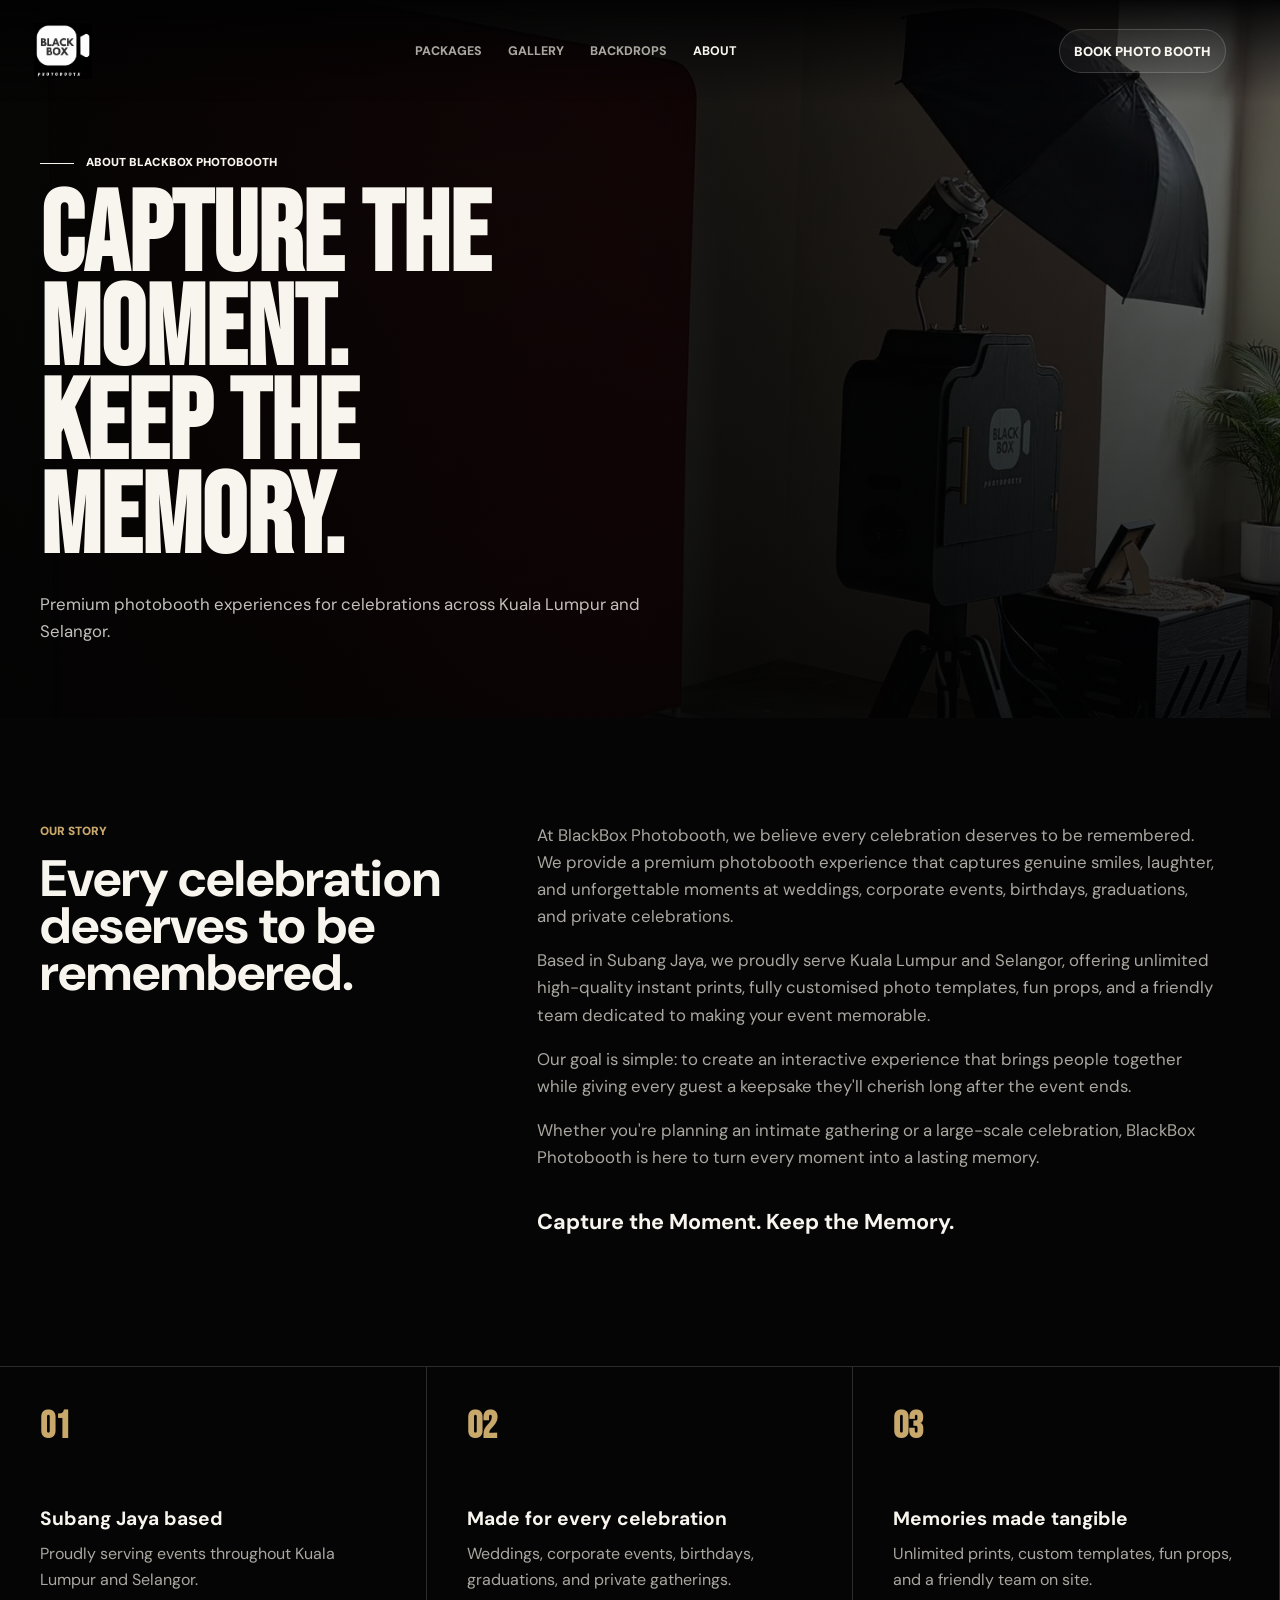
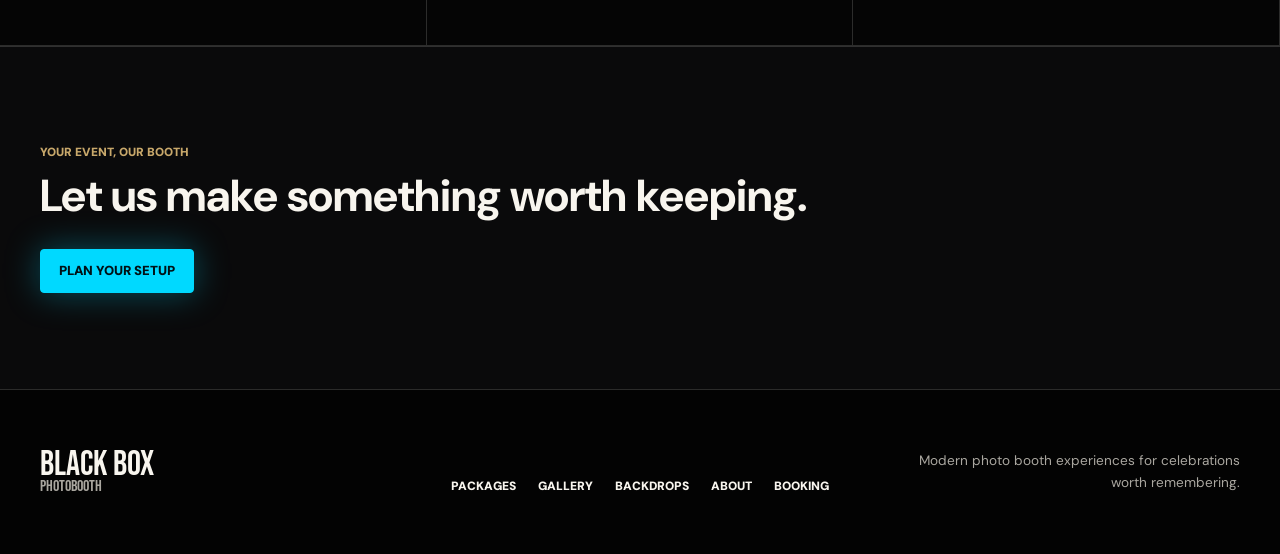
==== commit ee27418c: "Improve mobile autoplay and add WhatsApp booking" ====
--- a/about.html
+++ b/about.html
@@ -7,7 +7,7 @@
     <title>About | Black Box Photobooth</title>
     <link rel="preconnect" href="https://fonts.googleapis.com" />
     <link rel="preconnect" href="https://fonts.gstatic.com" crossorigin />
-    <link href="https://fonts.googleapis.com/css2?family=Bebas+Neue&family=DM+Sans:wght@400;500;700;900&family=Playfair+Display:wght@700;800&display=swap" rel="stylesheet" />
+    <link href="https://fonts.googleapis.com/css2?family=Bebas+Neue&family=DM+Sans:wght@400;500;700;900&display=swap" rel="stylesheet" />
     <link rel="stylesheet" href="./styles.css" />
   </head>
   <body class="inner-page page-about">
@@ -21,7 +21,7 @@
         <a href="./backdrops.html">Backdrops</a>
         <a href="./about.html" aria-current="page">About</a>
       </nav>
-      <a class="nav-cta" href="./booking.html">Book photo booth</a>
+      <a class="nav-cta" href="https://wa.me/60172545133?text=Hi%20BlackBox%20Photobooth%2C%20I%27d%20like%20to%20make%20a%20booking.">Book photo booth</a>
       <details class="mobile-menu">
         <summary aria-label="Open navigation"><span></span><span></span><span></span></summary>
         <nav class="mobile-menu-panel" aria-label="Mobile navigation">
@@ -29,7 +29,7 @@
             <a href="./gallery.html">Gallery</a>
             <a href="./backdrops.html">Backdrops</a>
             <a href="./about.html" aria-current="page">About</a>
-            <a href="./booking.html">Book now</a>
+            <a href="https://wa.me/60172545133?text=Hi%20BlackBox%20Photobooth%2C%20I%27d%20like%20to%20make%20a%20booking.">Book now</a>
         </nav>
       </details>
     </header>
@@ -57,7 +57,7 @@
         <article><strong>02</strong><h3>Made for every celebration</h3><p>Weddings, corporate events, birthdays, graduations, and private gatherings.</p></article>
         <article><strong>03</strong><h3>Memories made tangible</h3><p>Unlimited prints, custom templates, fun props, and a friendly team on site.</p></article>
       </section>
-      <section class="page-cta"><p class="micro">Your event, our booth</p><h2>Let us make something worth keeping.</h2><a class="button primary" href="./booking.html">Plan your setup</a></section>
+      <section class="page-cta"><p class="micro">Your event, our booth</p><h2>Let us make something worth keeping.</h2><a class="button primary" href="https://wa.me/60172545133?text=Hi%20BlackBox%20Photobooth%2C%20I%27d%20like%20to%20make%20a%20booking.">Plan your setup</a></section>
     </main>
     <footer class="site-footer">
       <a class="footer-brand" href="./index.html">Black Box <span>Photobooth</span></a>
@@ -66,7 +66,7 @@
         <a href="./gallery.html">Gallery</a>
         <a href="./backdrops.html">Backdrops</a>
         <a href="./about.html">About</a>
-        <a href="./booking.html">Booking</a>
+        <a href="https://wa.me/60172545133?text=Hi%20BlackBox%20Photobooth%2C%20I%27d%20like%20to%20make%20a%20booking.">Booking</a>
       </nav>
       <p>Modern photo booth experiences for celebrations worth remembering.</p>
     </footer>
--- a/styles.css
+++ b/styles.css
@@ -233,7 +233,7 @@
 
 h2 {
   margin-bottom: 18px;
-  font-family: "Playfair Display", Georgia, serif;
+  font-family: "DM Sans", Arial, sans-serif;
   font-size: clamp(2.45rem, 10vw, 5.8rem);
   line-height: 0.92;
   letter-spacing: 0;
@@ -358,7 +358,7 @@
   max-width: 900px;
   margin: 0;
   color: var(--white);
-  font-family: "Playfair Display", Georgia, serif;
+  font-family: "DM Sans", Arial, sans-serif;
   font-size: clamp(2rem, 8vw, 5.2rem);
   line-height: 1;
 }
@@ -875,7 +875,7 @@
 .crop-print img { object-position: 57% 65%; }
 .crop-party img { object-position: 75% center; }
 .gallery-quote { display: grid; place-items: center; padding: 26px; border: 1px solid var(--line); background: #0c0d0f; }
-.gallery-quote p { margin: 0; color: var(--white); font-family: "Playfair Display", Georgia, serif; font-size: 2rem; line-height: 1.08; }
+.gallery-quote p { margin: 0; color: var(--white); font-family: "DM Sans", Arial, sans-serif; font-size: 2rem; line-height: 1.08; }
 
 .backdrop-grid { display: grid; grid-template-columns: repeat(2, minmax(0,1fr)); gap: 12px; margin-top: 36px; }
 .backdrop-card { min-width: 0; }
@@ -1079,7 +1079,7 @@
 .story-signoff {
   margin-top: 34px;
   color: var(--white);
-  font-family: "Playfair Display", Georgia, serif;
+  font-family: "DM Sans", Arial, sans-serif;
   font-size: 1.35rem !important;
   font-weight: 700;
 }
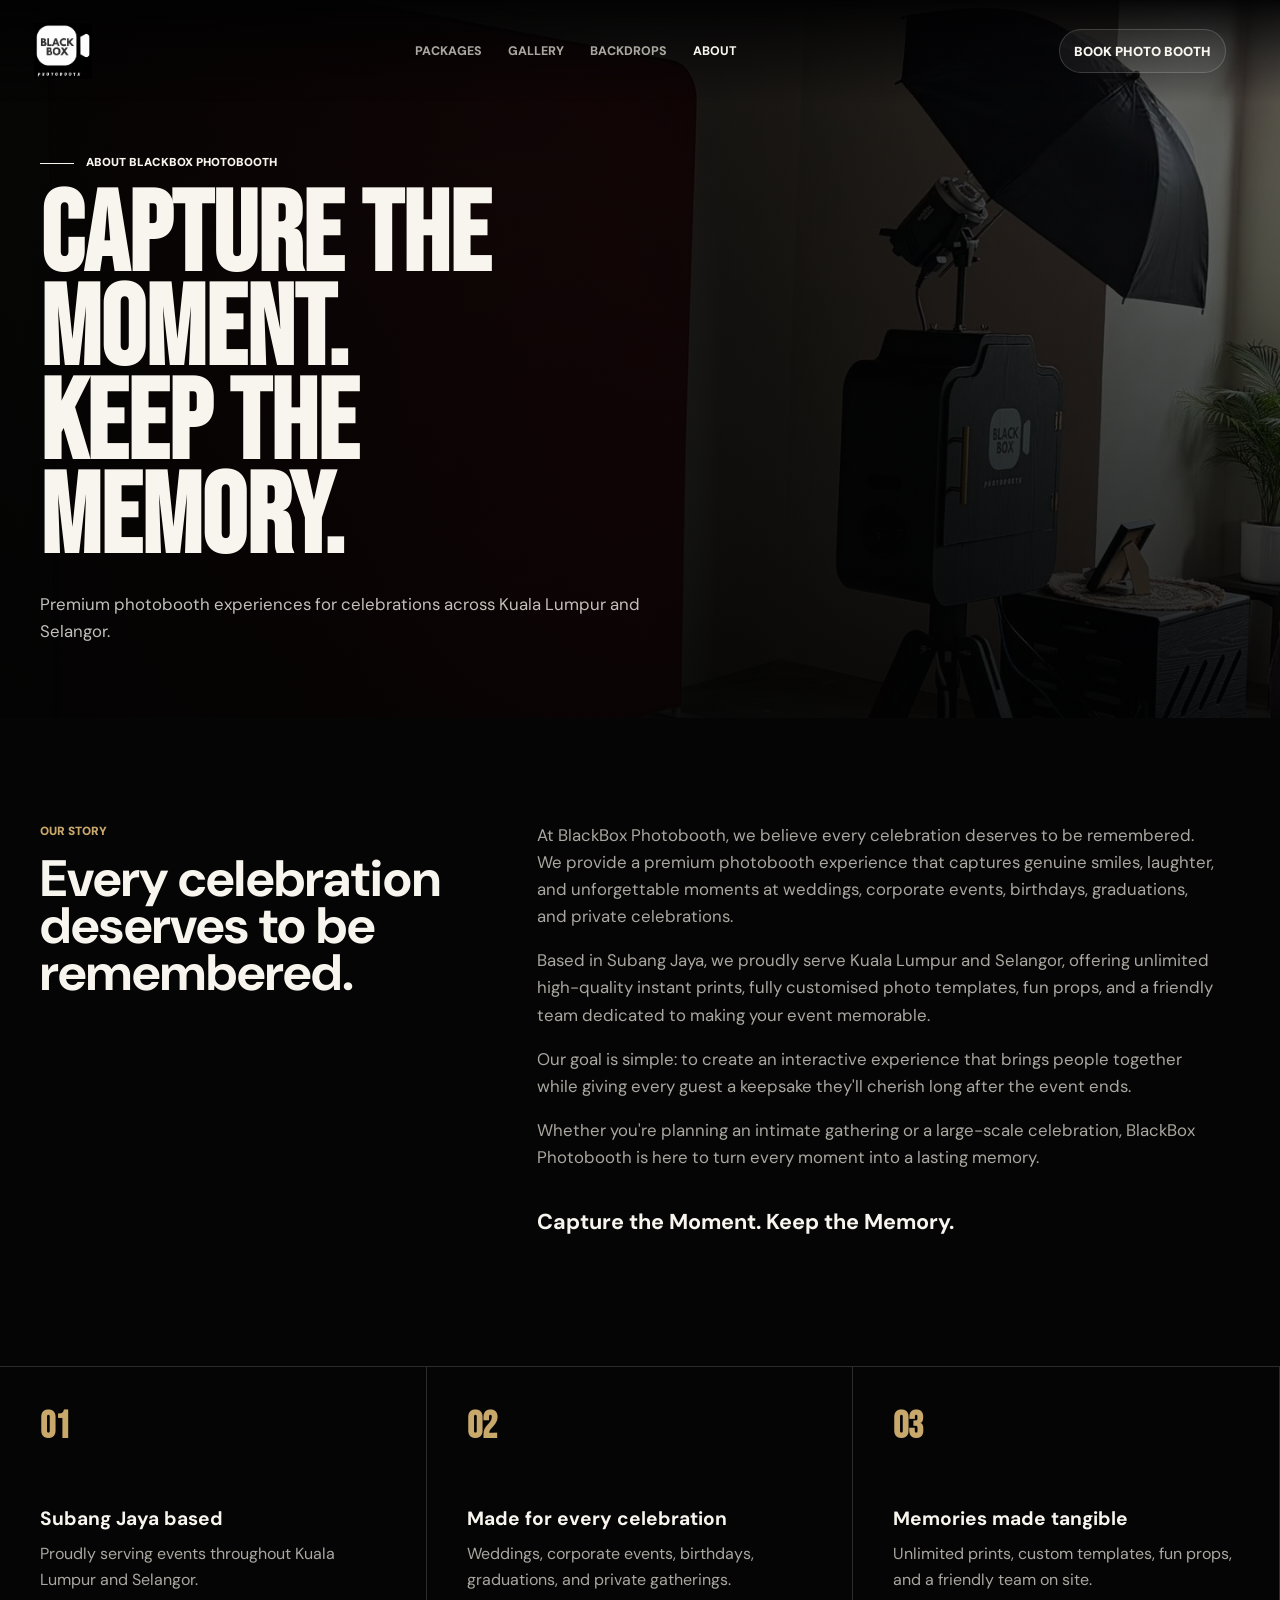
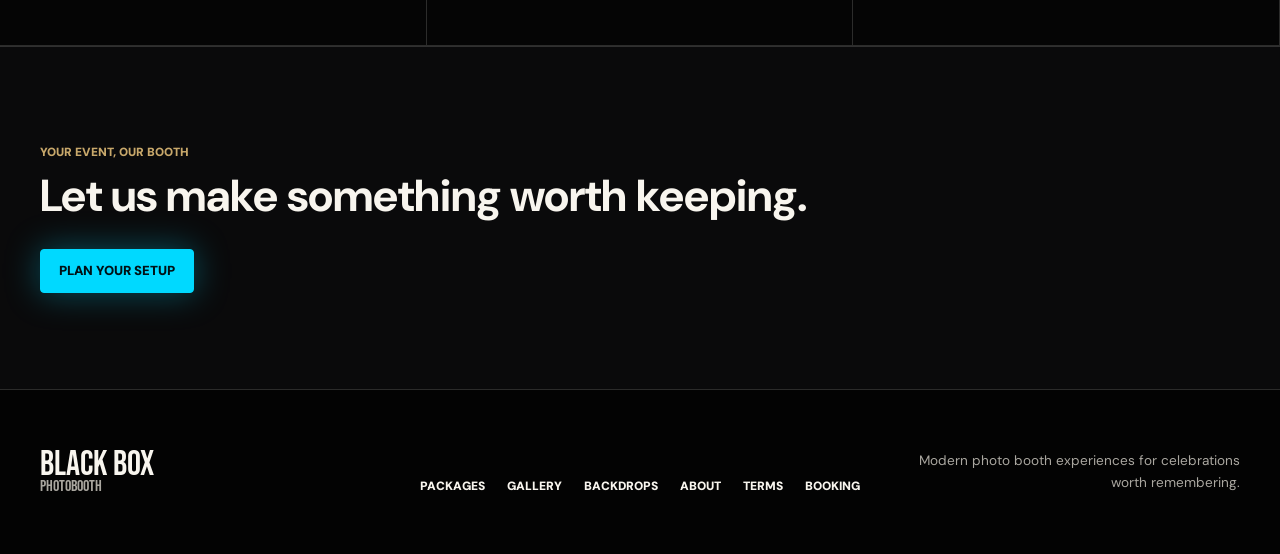
==== commit 8560af93: "Add terms, TikTok gallery, and new booking number" ====
--- a/about.html
+++ b/about.html
@@ -21,7 +21,7 @@
         <a href="./backdrops.html">Backdrops</a>
         <a href="./about.html" aria-current="page">About</a>
       </nav>
-      <a class="nav-cta" href="https://wa.me/60172545133?text=Hi%20BlackBox%20Photobooth%2C%20I%27d%20like%20to%20make%20a%20booking.">Book photo booth</a>
+      <a class="nav-cta" href="https://wa.me/601119948934?text=Hi%20BlackBox%20Photobooth%2C%20I%27d%20like%20to%20make%20a%20booking.">Book photo booth</a>
       <details class="mobile-menu">
         <summary aria-label="Open navigation"><span></span><span></span><span></span></summary>
         <nav class="mobile-menu-panel" aria-label="Mobile navigation">
@@ -29,7 +29,7 @@
             <a href="./gallery.html">Gallery</a>
             <a href="./backdrops.html">Backdrops</a>
             <a href="./about.html" aria-current="page">About</a>
-            <a href="https://wa.me/60172545133?text=Hi%20BlackBox%20Photobooth%2C%20I%27d%20like%20to%20make%20a%20booking.">Book now</a>
+            <a href="https://wa.me/601119948934?text=Hi%20BlackBox%20Photobooth%2C%20I%27d%20like%20to%20make%20a%20booking.">Book now</a>
         </nav>
       </details>
     </header>
@@ -57,7 +57,7 @@
         <article><strong>02</strong><h3>Made for every celebration</h3><p>Weddings, corporate events, birthdays, graduations, and private gatherings.</p></article>
         <article><strong>03</strong><h3>Memories made tangible</h3><p>Unlimited prints, custom templates, fun props, and a friendly team on site.</p></article>
       </section>
-      <section class="page-cta"><p class="micro">Your event, our booth</p><h2>Let us make something worth keeping.</h2><a class="button primary" href="https://wa.me/60172545133?text=Hi%20BlackBox%20Photobooth%2C%20I%27d%20like%20to%20make%20a%20booking.">Plan your setup</a></section>
+      <section class="page-cta"><p class="micro">Your event, our booth</p><h2>Let us make something worth keeping.</h2><a class="button primary" href="https://wa.me/601119948934?text=Hi%20BlackBox%20Photobooth%2C%20I%27d%20like%20to%20make%20a%20booking.">Plan your setup</a></section>
     </main>
     <footer class="site-footer">
       <a class="footer-brand" href="./index.html">Black Box <span>Photobooth</span></a>
@@ -66,7 +66,8 @@
         <a href="./gallery.html">Gallery</a>
         <a href="./backdrops.html">Backdrops</a>
         <a href="./about.html">About</a>
-        <a href="https://wa.me/60172545133?text=Hi%20BlackBox%20Photobooth%2C%20I%27d%20like%20to%20make%20a%20booking.">Booking</a>
+        <a href="./terms.html">Terms</a>
+        <a href="https://wa.me/601119948934?text=Hi%20BlackBox%20Photobooth%2C%20I%27d%20like%20to%20make%20a%20booking.">Booking</a>
       </nav>
       <p>Modern photo booth experiences for celebrations worth remembering.</p>
     </footer>
--- a/styles.css
+++ b/styles.css
@@ -327,6 +327,27 @@
   border-bottom: 1px solid var(--line);
 }
 
+.equipment-visual {
+  height: 480px;
+  min-height: 0;
+  overflow: hidden;
+  border: 1px solid var(--line);
+  border-radius: 8px;
+  background: #111;
+}
+
+.equipment-visual img {
+  width: 100%;
+  height: 100%;
+  display: block;
+  object-fit: cover;
+  object-position: center;
+}
+
+.equipment-copy {
+  align-self: center;
+}
+
 .split-section p {
   max-width: 52rem;
 }
@@ -444,27 +465,36 @@
   padding: 14px;
   border: 1px solid var(--line);
   border-radius: 8px;
-  background:
-    linear-gradient(180deg, transparent 22%, rgba(0, 0, 0, 0.82)),
-    radial-gradient(circle at 62% 18%, rgba(255, 255, 255, 0.88), transparent 5%),
-    linear-gradient(135deg, #2d2e34, #060607 65%);
+  background: #111;
 }
 
 .gallery-card::before {
   content: "";
   position: absolute;
   inset: 0;
-  background:
-    repeating-linear-gradient(135deg, rgba(255, 255, 255, 0.07) 0 1px, transparent 1px 17px),
-    radial-gradient(circle at 28% 70%, rgba(0, 217, 255, 0.2), transparent 24%);
-  opacity: 0.72;
+  z-index: 1;
+  background: linear-gradient(180deg, transparent 42%, rgba(0, 0, 0, 0.82));
+}
+
+.gallery-card img {
+  position: absolute;
+  inset: 0;
+  width: 100%;
+  height: 100%;
+  display: block;
+  object-fit: cover;
+  transition: transform .45s ease;
+}
+
+.gallery-card:hover img {
+  transform: scale(1.025);
 }
 
 .gallery-card span {
   position: relative;
+  z-index: 2;
   font-weight: 900;
 }
-
 .gallery-card.tall {
   grid-row: span 2;
 }
@@ -532,6 +562,17 @@
     grid-template-columns: 0.45fr 1fr;
   }
 
+  .equipment-showcase {
+    grid-template-columns: minmax(0, 1.05fr) minmax(340px, .95fr);
+    align-items: stretch;
+    gap: 56px;
+  }
+
+  .equipment-visual {
+    height: 620px;
+    min-height: 0;
+  }
+
   .statement {
     padding: 112px 40px;
   }
@@ -546,6 +587,7 @@
     padding: 40px;
   }
 
+  .gallery-card.tall,
   .gallery-card.wide {
     grid-column: span 2;
   }
@@ -857,12 +899,13 @@
 .package-card.featured { background: var(--white); color: var(--black); }
 .package-card.featured p, .package-card.featured li { color: #4b4a47; }
 .package-card.featured .package-label { color: #111; }
-.package-card h2 { margin-bottom: 14px; font-family: "Bebas Neue", Impact, sans-serif; font-size: 3.2rem; }
+.package-card h2 { margin-bottom: 14px; font-family: "Bebas Neue", Impact, sans-serif; font-size: 4.2rem; }
 .package-label { color: var(--gold); font-size: .72rem; font-weight: 900; text-transform: uppercase; }
 .package-card ul { display: grid; gap: 0; margin: 20px 0 28px; padding: 0; list-style: none; }
 .package-card li { padding: 13px 0; border-top: 1px solid currentColor; color: var(--muted); font-size: .9rem; }
 .package-card .button { margin-top: auto; border-radius: 4px; }
 .package-card.featured .button.primary { background: var(--black); color: var(--white); border-color: var(--black); }
+.package-note { margin: 18px 0 0; color: var(--muted); font-size: .78rem; }
 
 .gallery-page-grid { display: grid; grid-auto-rows: 260px; gap: 8px; }
 .gallery-tile { position: relative; min-width: 0; margin: 0; overflow: hidden; background: #111; }
@@ -926,7 +969,7 @@
   .page-masthead { min-height: 74svh; padding: 148px 40px 72px; }
   .page-masthead h1 { font-size: 7rem; }
   .content-band { padding: 104px 40px; }
-  .package-grid { grid-template-columns: repeat(3, minmax(0,1fr)); }
+  .page-packages .package-grid { grid-template-columns: repeat(2, minmax(0,1fr)); max-width: 980px; }
   .gallery-page-grid { grid-template-columns: repeat(12, minmax(0,1fr)); grid-auto-rows: 270px; }
   .gallery-tile-large { grid-column: span 7; grid-row: span 2; }
   .crop-booth { grid-column: span 5; }
@@ -1132,3 +1175,144 @@
     padding: 21px 0;
   }
 }
+
+/* TikTok gallery and official terms */
+.tiktok-section {
+  border-top: 1px solid var(--line);
+  background: #08090b;
+}
+
+.tiktok-grid {
+  display: grid;
+  gap: 12px;
+  margin-top: 36px;
+}
+
+.tiktok-card {
+  min-width: 0;
+  overflow: hidden;
+  border: 1px solid var(--line);
+  border-radius: 8px;
+  background: #111;
+}
+
+.tiktok-card iframe {
+  width: 100%;
+  aspect-ratio: 9 / 16;
+  display: block;
+  border: 0;
+  background: #080808;
+}
+
+.tiktok-card > a {
+  display: block;
+  padding: 15px 16px;
+  border-top: 1px solid var(--line);
+  font-size: .72rem;
+  font-weight: 900;
+  text-decoration: underline;
+  text-underline-offset: 4px;
+  text-transform: uppercase;
+}
+
+.tiktok-profile-link,
+.package-note a,
+.form-terms a {
+  text-decoration: underline;
+  text-underline-offset: 4px;
+}
+.tiktok-profile-link {
+  display: inline-block;
+  margin-top: 22px;
+  font-size: .78rem;
+  font-weight: 900;
+  text-transform: uppercase;
+}
+
+.form-terms {
+  margin: -4px 0 0;
+  color: var(--muted);
+  font-size: .72rem;
+  line-height: 1.5;
+  text-transform: none;
+}
+
+.terms-masthead .page-masthead-media img {
+  object-position: center 58%;
+}
+
+.terms-layout {
+  display: grid;
+  gap: 36px;
+  border-bottom: 1px solid var(--line);
+}
+
+.terms-layout h2 {
+  max-width: 12ch;
+  font-size: 3rem;
+}
+
+.terms-layout > div:first-child > p:last-child {
+  max-width: 620px;
+}
+
+.terms-document {
+  min-height: 380px;
+  display: flex;
+  flex-direction: column;
+  justify-content: end;
+  padding: 28px;
+  border: 1px solid var(--line);
+  border-radius: 8px;
+  background: #f4f2ed;
+  color: #090909;
+}
+
+.terms-document span {
+  font-size: .72rem;
+  font-weight: 900;
+  text-transform: uppercase;
+}
+
+.terms-document strong {
+  max-width: 9ch;
+  margin-top: 8px;
+  font-family: "Bebas Neue", Impact, sans-serif;
+  font-size: 3.5rem;
+  line-height: .9;
+  text-transform: uppercase;
+}
+
+.terms-document p {
+  max-width: 440px;
+  color: #55524d;
+}
+
+.terms-document .button {
+  width: fit-content;
+  margin-top: 16px;
+  border-radius: 4px;
+  background: #090909;
+  color: #fff;
+  border-color: #090909;
+}
+
+.site-footer a[aria-current="page"] {
+  color: var(--white);
+}
+
+@media (min-width: 760px) {
+  .tiktok-grid {
+    grid-template-columns: repeat(3, minmax(0, 1fr));
+  }
+
+  .terms-layout {
+    grid-template-columns: .85fr 1.15fr;
+    align-items: start;
+  }
+
+  .terms-document {
+    min-height: 520px;
+    padding: 40px;
+  }
+}
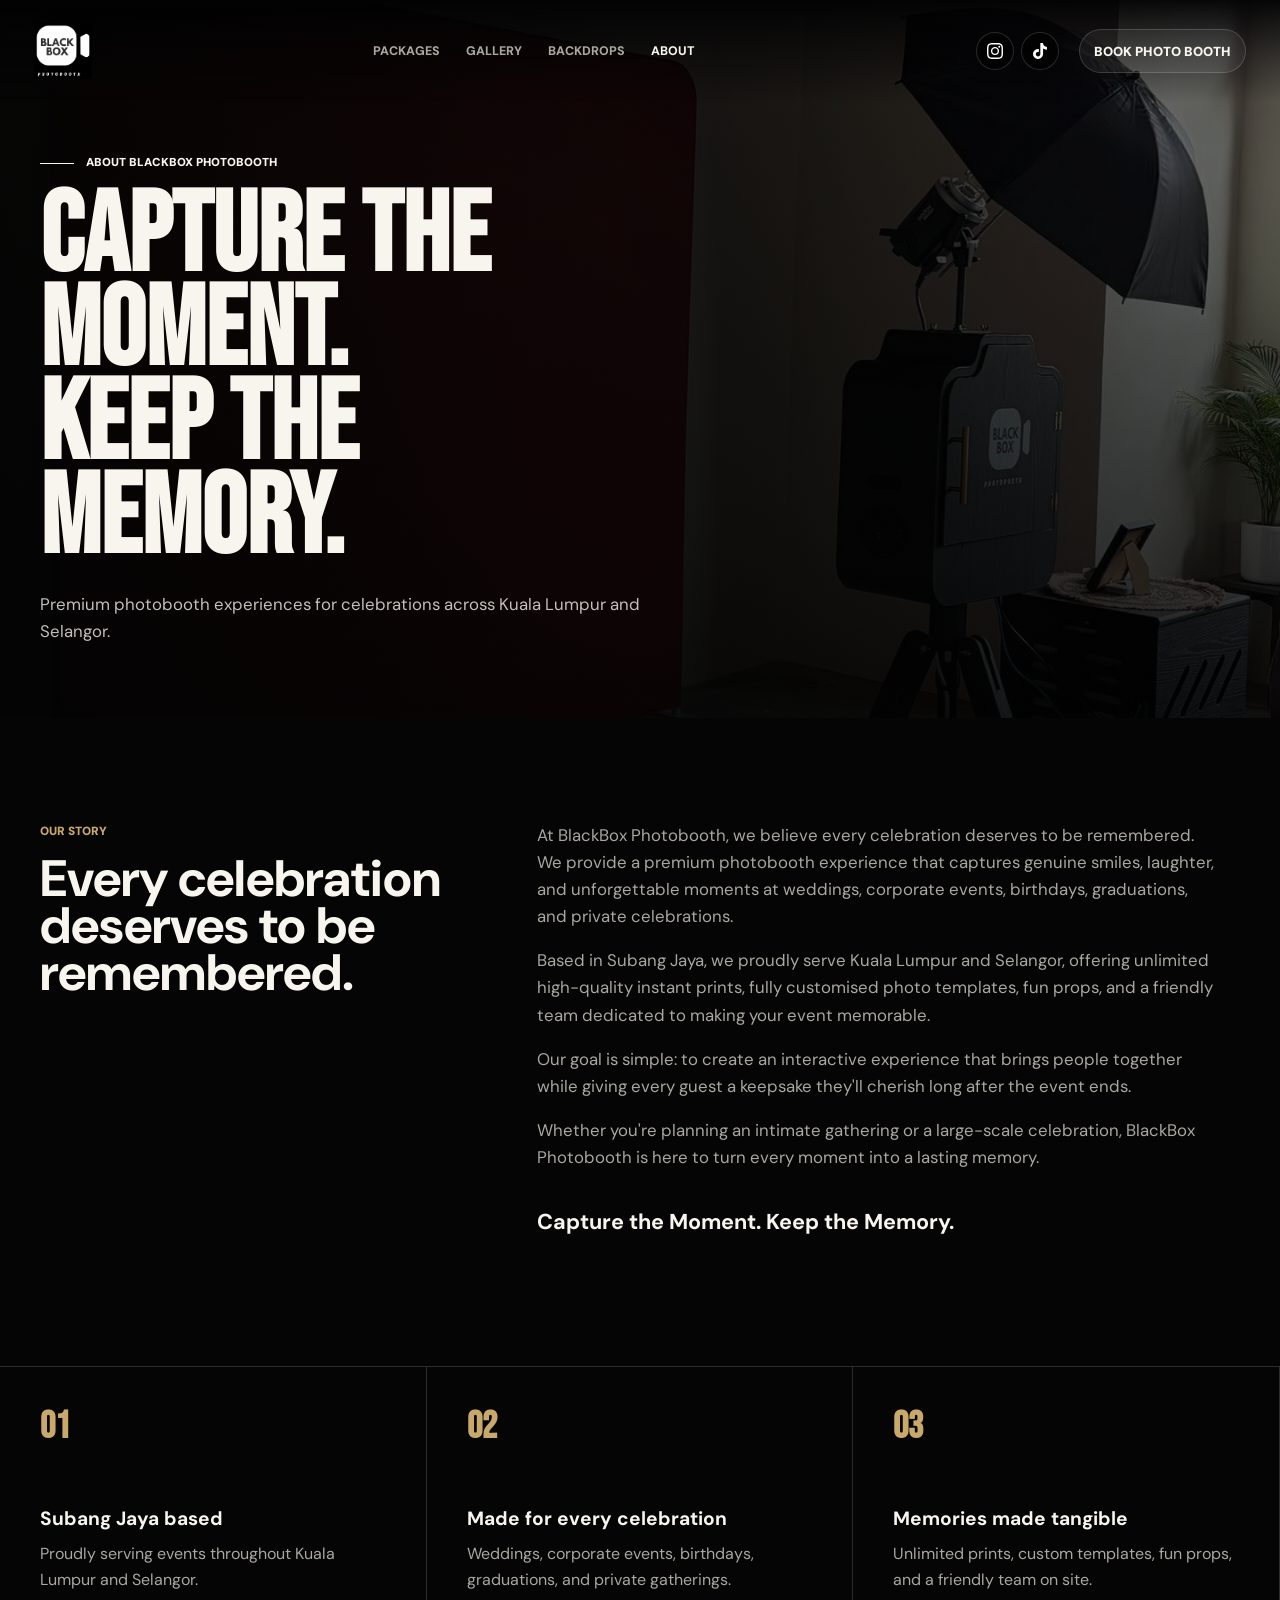
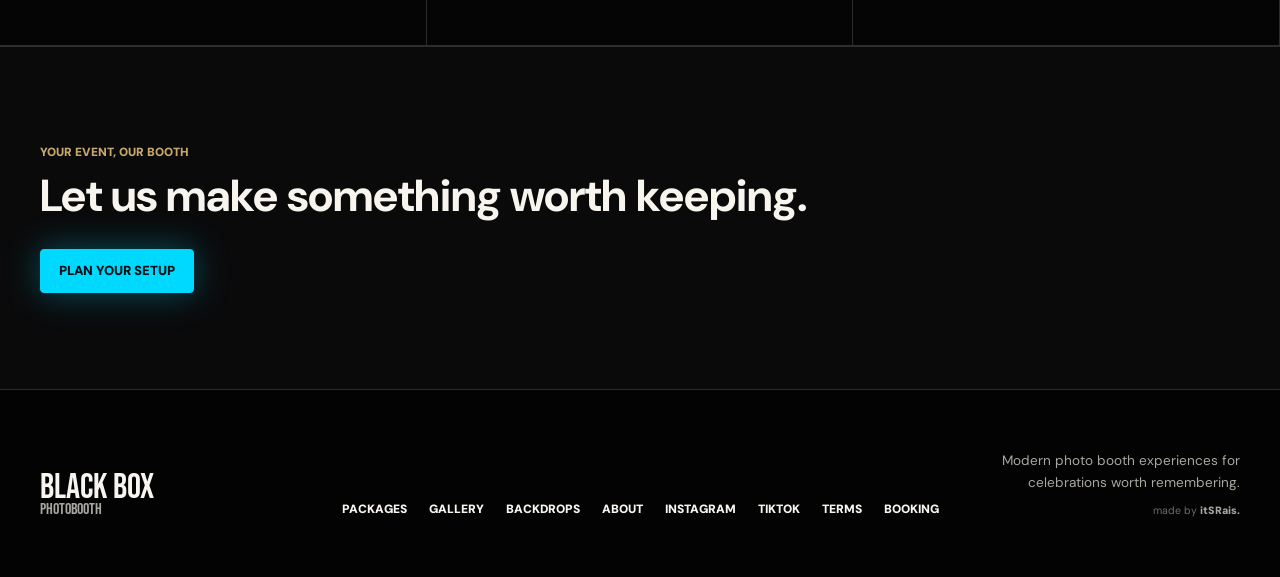
==== commit 1d317e26: "Add social links and site credit" ====
--- a/about.html
+++ b/about.html
@@ -21,6 +21,10 @@
         <a href="./backdrops.html">Backdrops</a>
         <a href="./about.html" aria-current="page">About</a>
       </nav>
+      <div class="header-socials" aria-label="BlackBox social media">
+        <a class="social-icon" href="https://www.instagram.com/blkboxbooth/" target="_blank" rel="noopener noreferrer" aria-label="BlackBox Photobooth on Instagram" title="Instagram"><img src="./assets/instagram.svg" alt="" /></a>
+        <a class="social-icon" href="https://www.tiktok.com/@blackboxbooth?lang=en" target="_blank" rel="noopener noreferrer" aria-label="BlackBox Photobooth on TikTok" title="TikTok"><img src="./assets/tiktok.svg" alt="" /></a>
+      </div>
       <a class="nav-cta" href="https://wa.me/601119948934?text=Hi%20BlackBox%20Photobooth%2C%20I%27d%20like%20to%20make%20a%20booking.">Book photo booth</a>
       <details class="mobile-menu">
         <summary aria-label="Open navigation"><span></span><span></span><span></span></summary>
@@ -29,6 +33,8 @@
             <a href="./gallery.html">Gallery</a>
             <a href="./backdrops.html">Backdrops</a>
             <a href="./about.html" aria-current="page">About</a>
+            <a class="mobile-social-link" href="https://www.instagram.com/blkboxbooth/" target="_blank" rel="noopener noreferrer"><img src="./assets/instagram.svg" alt="" />Instagram</a>
+            <a class="mobile-social-link" href="https://www.tiktok.com/@blackboxbooth?lang=en" target="_blank" rel="noopener noreferrer"><img src="./assets/tiktok.svg" alt="" />TikTok</a>
             <a href="https://wa.me/601119948934?text=Hi%20BlackBox%20Photobooth%2C%20I%27d%20like%20to%20make%20a%20booking.">Book now</a>
         </nav>
       </details>
@@ -66,10 +72,15 @@
         <a href="./gallery.html">Gallery</a>
         <a href="./backdrops.html">Backdrops</a>
         <a href="./about.html">About</a>
+        <a href="https://www.instagram.com/blkboxbooth/" target="_blank" rel="noopener noreferrer">Instagram</a>
+        <a href="https://www.tiktok.com/@blackboxbooth?lang=en" target="_blank" rel="noopener noreferrer">TikTok</a>
         <a href="./terms.html">Terms</a>
         <a href="https://wa.me/601119948934?text=Hi%20BlackBox%20Photobooth%2C%20I%27d%20like%20to%20make%20a%20booking.">Booking</a>
       </nav>
-      <p>Modern photo booth experiences for celebrations worth remembering.</p>
+      <div class="footer-meta">
+        <p>Modern photo booth experiences for celebrations worth remembering.</p>
+        <small class="site-credit">made by <span>itSRais.</span></small>
+      </div>
     </footer>
   </body>
 </html>
--- a/styles.css
+++ b/styles.css
@@ -816,6 +816,33 @@
   grid-template-columns: auto 1fr auto auto;
 }
 
+.header-socials {
+  display: none;
+  align-items: center;
+  gap: 7px;
+}
+
+.social-icon {
+  width: 38px;
+  height: 38px;
+  display: grid;
+  place-items: center;
+  border: 1px solid var(--line);
+  border-radius: 50%;
+  background: rgba(0, 0, 0, .46);
+  transition: border-color .2s ease, background .2s ease;
+}
+
+.social-icon:hover {
+  border-color: rgba(248, 245, 238, .62);
+  background: rgba(248, 245, 238, .1);
+}
+
+.social-icon img {
+  width: 16px;
+  height: 16px;
+  display: block;
+}
 .nav a[aria-current="page"],
 .mobile-menu-panel a[aria-current="page"] {
   color: var(--white);
@@ -863,6 +890,8 @@
 }
 
 .mobile-menu-panel a:last-child { border-bottom: 0; }
+.mobile-menu-panel .mobile-social-link { display: flex; align-items: center; gap: 10px; }
+.mobile-menu-panel .mobile-social-link img { width: 17px; height: 17px; flex: 0 0 auto; }
 
 .inner-page { background: #050505; }
 
@@ -963,9 +992,13 @@
 .footer-brand span { display: block; color: var(--muted); font-size: 1rem; }
 .site-footer nav { display: flex; flex-wrap: wrap; gap: 14px 22px; font-size: .75rem; font-weight: 900; text-transform: uppercase; }
 .site-footer p { max-width: 360px; margin: 0; font-size: .85rem; }
+.footer-meta { display: grid; gap: 10px; }
+.site-credit { color: #6f6d68; font-size: .66rem; }
+.site-credit span { color: var(--muted); font-weight: 900; }
 
 @media (min-width: 760px) {
   .mobile-menu { display: none; }
+  .header-socials { display: flex; }
   .page-masthead { min-height: 74svh; padding: 148px 40px 72px; }
   .page-masthead h1 { font-size: 7rem; }
   .content-band { padding: 104px 40px; }
@@ -985,7 +1018,7 @@
   .form-row { grid-template-columns: 1fr 1fr; }
   .page-cta { padding: 96px 40px; }
   .site-footer { grid-template-columns: 1fr auto 1fr; align-items: end; padding: 60px 40px; }
-  .site-footer p { justify-self: end; text-align: right; }
+  .footer-meta { justify-self: end; text-align: right; }
 }
 
 @media (max-width: 759px) {
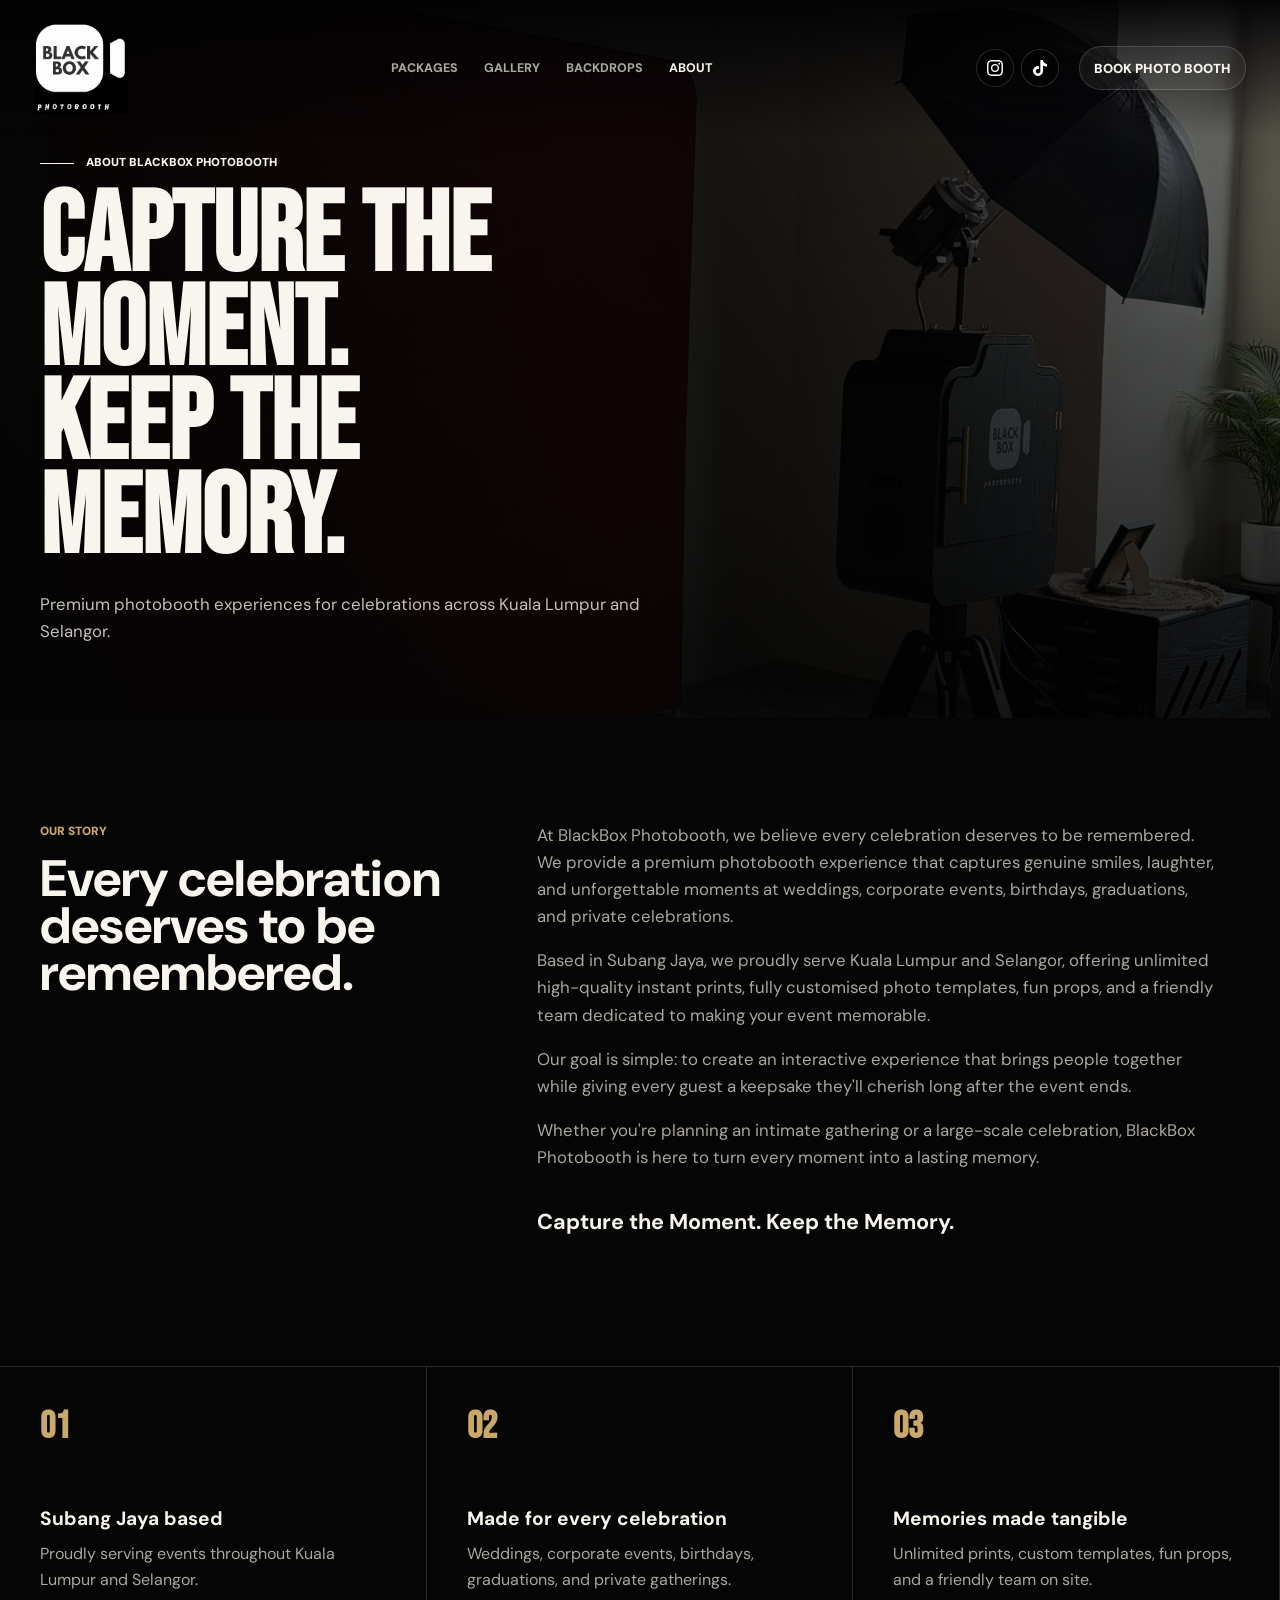
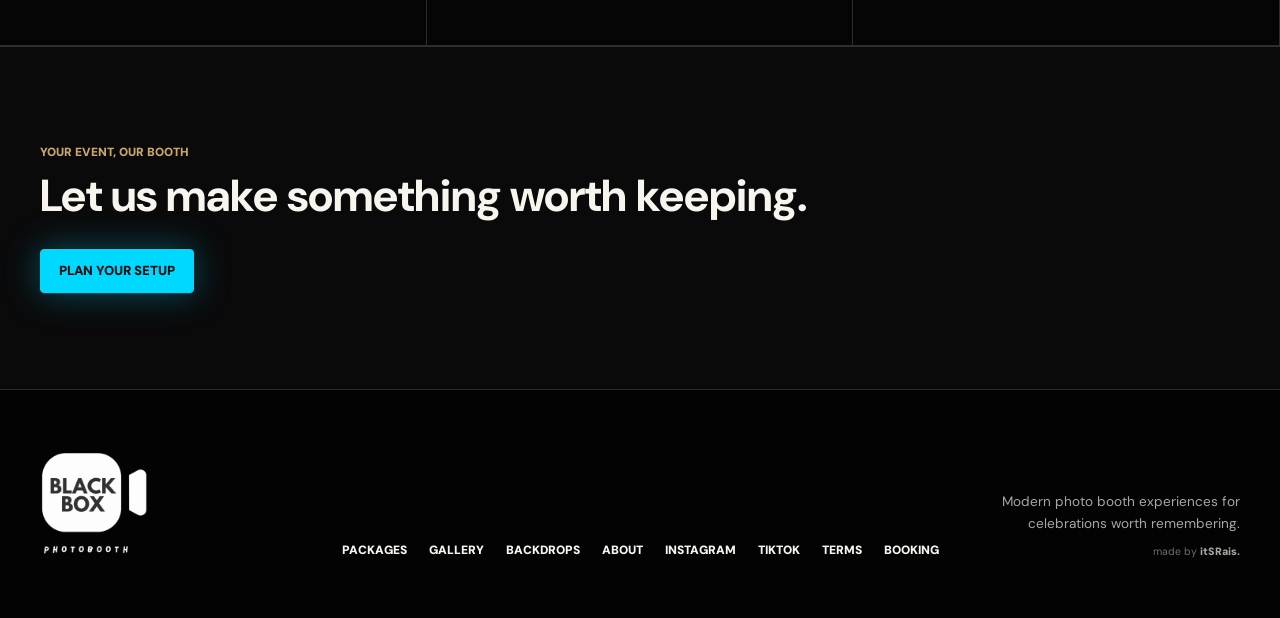
==== commit 7c641957: "Use supplied official Blackbox logo across site headers and footers" ====
--- a/about.html
+++ b/about.html
@@ -9,12 +9,10 @@
     <link rel="preconnect" href="https://fonts.gstatic.com" crossorigin />
     <link href="https://fonts.googleapis.com/css2?family=Bebas+Neue&family=DM+Sans:wght@400;500;700;900&display=swap" rel="stylesheet" />
     <link rel="stylesheet" href="./styles.css" />
-  </head>
+  <link rel="stylesheet" href="./logo.css"></head>
   <body class="inner-page page-about">
     <header class="site-header">
-      <a class="brand" href="./index.html" aria-label="Black Box Photobooth home">
-        <img src="./assets/blackbox-logo.webp" alt="Black Box Photobooth" width="546" height="558" />
-      </a>
+      <a class="brand bb-official" href="./index.html" aria-label="Black Box Photobooth home"><span class="bb-logo-window"><img src="./assets/blackbox-official.jpeg" alt="Black Box Photobooth" width="1024" height="1280"></span></a>
       <nav class="nav" aria-label="Primary navigation">
         <a href="./packages.html">Packages</a>
         <a href="./gallery.html">Gallery</a>
@@ -66,7 +64,7 @@
       <section class="page-cta"><p class="micro">Your event, our booth</p><h2>Let us make something worth keeping.</h2><a class="button primary" href="https://wa.me/601119948934?text=Hi%20BlackBox%20Photobooth%2C%20I%27d%20like%20to%20make%20a%20booking.">Plan your setup</a></section>
     </main>
     <footer class="site-footer">
-      <a class="footer-brand" href="./index.html">Black Box <span>Photobooth</span></a>
+      <a class="footer-brand bb-official" href="./index.html"><span class="bb-logo-window"><img src="./assets/blackbox-official.jpeg" alt="Black Box Photobooth" width="1024" height="1280"></span></a>
       <nav aria-label="Footer navigation">
         <a href="./packages.html">Packages</a>
         <a href="./gallery.html">Gallery</a>
--- a/styles.css
+++ b/styles.css
@@ -299,21 +299,46 @@
 }
 
 .ticker {
-  display: flex;
-  gap: 18px;
   overflow: hidden;
-  padding: 16px 18px;
+  padding-block: 16px;
   border-block: 1px solid var(--line);
   background: #08090b;
   white-space: nowrap;
 }
 
-.ticker span {
+.ticker-track {
+  width: max-content;
+  display: flex;
+  animation: ticker-loop 26s linear infinite;
+  will-change: transform;
+}
+
+.ticker:hover .ticker-track {
+  animation-play-state: paused;
+}
+
+.ticker-group {
+  display: flex;
+  align-items: center;
+  gap: 28px;
+  padding-right: 28px;
+}
+
+.ticker-group span {
   font-family: "Bebas Neue", Impact, sans-serif;
   font-size: clamp(1.8rem, 9vw, 4rem);
   line-height: 1;
 }
 
+.ticker-group span::after {
+  content: "/";
+  margin-left: 28px;
+  color: var(--gold);
+}
+
+@keyframes ticker-loop {
+  to { transform: translateX(-50%); }
+}
 .split-section,
 .features,
 .specs,
@@ -328,7 +353,8 @@
 }
 
 .equipment-visual {
-  height: 480px;
+  width: 100%;
+  aspect-ratio: 9 / 16;
   min-height: 0;
   overflow: hidden;
   border: 1px solid var(--line);
@@ -336,7 +362,8 @@
   background: #111;
 }
 
-.equipment-visual img {
+.equipment-visual img,
+.equipment-visual video {
   width: 100%;
   height: 100%;
   display: block;
@@ -344,6 +371,52 @@
   object-position: center;
 }
 
+.home-explore {
+  padding: 0 18px 76px;
+  border-bottom: 1px solid var(--line);
+}
+
+.explore-menu {
+  border-top: 1px solid var(--line);
+  border-bottom: 1px solid var(--line);
+}
+
+.explore-menu summary {
+  min-height: 92px;
+  display: flex;
+  align-items: center;
+  justify-content: space-between;
+  gap: 24px;
+  cursor: pointer;
+  list-style: none;
+  color: var(--white);
+  font-family: "Bebas Neue", Impact, sans-serif;
+  font-size: 2.7rem;
+  line-height: 1;
+  text-transform: uppercase;
+}
+
+.explore-menu summary::-webkit-details-marker { display: none; }
+.explore-menu summary::marker { content: ""; }
+.explore-symbol::before { content: "+"; }
+.explore-menu[open] .explore-symbol::before { content: "-"; }
+.explore-menu nav { display: grid; }
+
+.explore-menu nav a {
+  min-height: 60px;
+  display: flex;
+  align-items: center;
+  justify-content: space-between;
+  gap: 20px;
+  padding: 14px 0;
+  border-top: 1px solid var(--line);
+  color: var(--white);
+  font-weight: 800;
+  text-transform: uppercase;
+}
+
+.explore-menu nav a:hover { color: var(--gold); }
+.explore-menu nav small { color: var(--muted); font-size: .68rem; }
 .equipment-copy {
   align-self: center;
 }
@@ -546,9 +619,6 @@
     display: inline-flex;
   }
 
-  .ticker {
-    padding-inline: 40px;
-  }
 
   .split-section,
   .features,
@@ -563,15 +633,18 @@
   }
 
   .equipment-showcase {
-    grid-template-columns: minmax(0, 1.05fr) minmax(340px, .95fr);
-    align-items: stretch;
-    gap: 56px;
+    grid-template-columns: minmax(320px, 480px) minmax(0, 1fr);
+    align-items: center;
+    gap: 64px;
   }
 
   .equipment-visual {
-    height: 620px;
-    min-height: 0;
-  }
+    aspect-ratio: 9 / 16;
+  }
+
+  .home-explore { padding: 0 40px 104px; }
+  .explore-menu summary { min-height: 112px; font-size: 4rem; }
+  .explore-menu nav { grid-template-columns: repeat(2, minmax(0, 1fr)); column-gap: 48px; }
 
   .statement {
     padding: 112px 40px;
@@ -955,6 +1028,8 @@
 .backdrop-card p { margin: 0; font-size: .85rem; }
 .backdrop-swatch { aspect-ratio: 4 / 5; border: 1px solid var(--line); }
 .clean-white { background: #efefec; }
+.maroon { background: linear-gradient(145deg, #741c31, #4f0d1c 72%); }
+.rose-dawn { background: linear-gradient(145deg, #e9b5bd, #c9818d 72%); }
 .midnight-black { background: radial-gradient(circle at 35% 30%, #2a2a2a, #030303 70%); }
 .champagne { background: repeating-linear-gradient(115deg, #9b8055 0 2px, #ddc99f 2px 5px, #6f5939 5px 7px); }
 .silver { background: repeating-linear-gradient(95deg, #42454a 0 3px, #d9dcdf 3px 5px, #777b80 5px 8px); }
@@ -1146,6 +1221,9 @@
   .hero-curtain { display: none; }
   .hero-copy { opacity: 1; transform: none; animation: none; }
   .hero-media video { transform: none; }
+  .ticker { overflow-x: auto; }
+  .ticker-track { animation: none; }
+  .ticker-group[aria-hidden="true"] { display: none; }
 }
 /* Package inclusions and supplied photography */
 .page-about .page-masthead-media img {
--- a/logo.css
+++ b/logo.css
@@ -0,0 +1 @@
+.bb-official{display:block!important;width:94px!important;height:92px!important;flex-shrink:0}.bb-logo-window{display:block!important;position:relative;overflow:hidden;width:100%;height:100%;font-size:0!important;margin:0!important;mix-blend-mode:screen}.bb-official .bb-logo-window img{position:absolute!important;display:block!important;width:183%!important;max-width:none!important;height:auto!important;left:-48%!important;top:-63%!important;object-fit:contain!important;transform:none!important}footer .bb-official,.site-footer .bb-official{width:110px!important;height:108px!important}@media(max-width:759px){.bb-official{width:66px!important;height:65px!important}.site-header{grid-template-columns:auto 1fr auto}.mobile-menu-panel{top:100px}}
